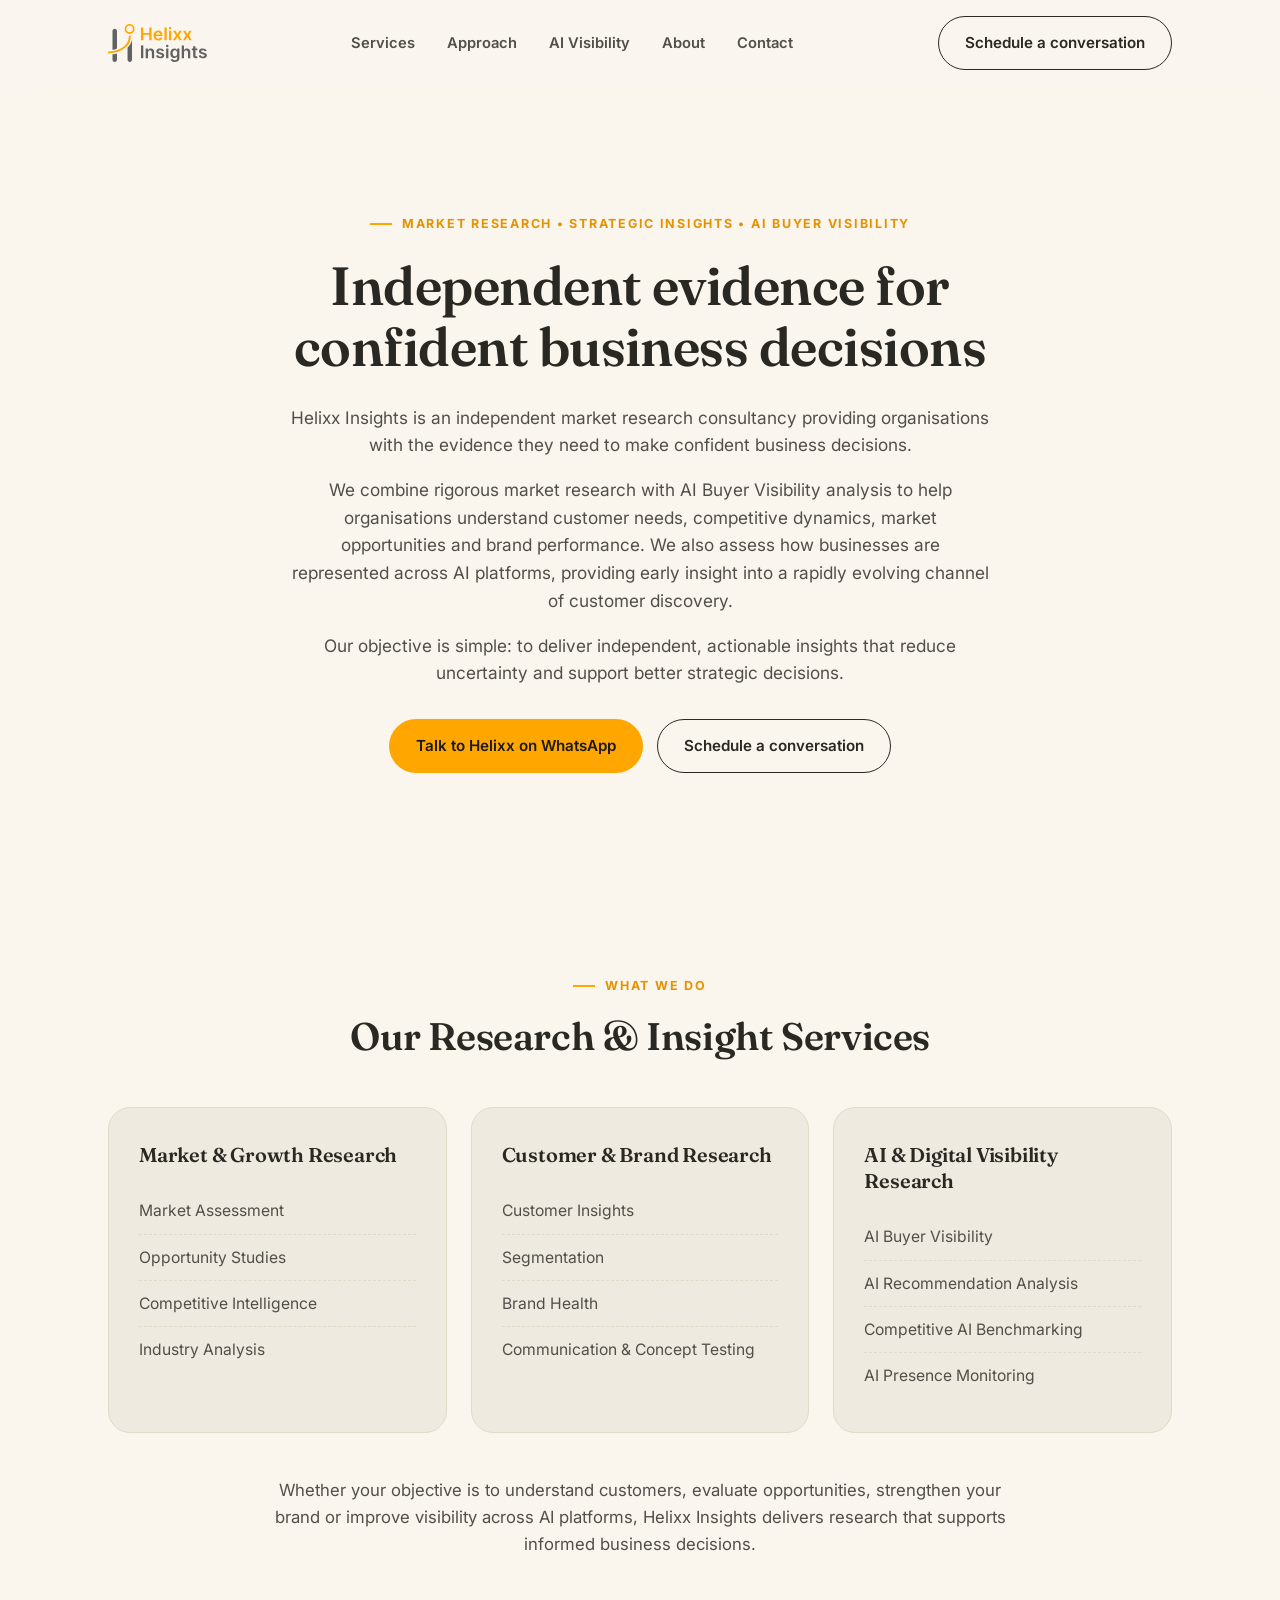
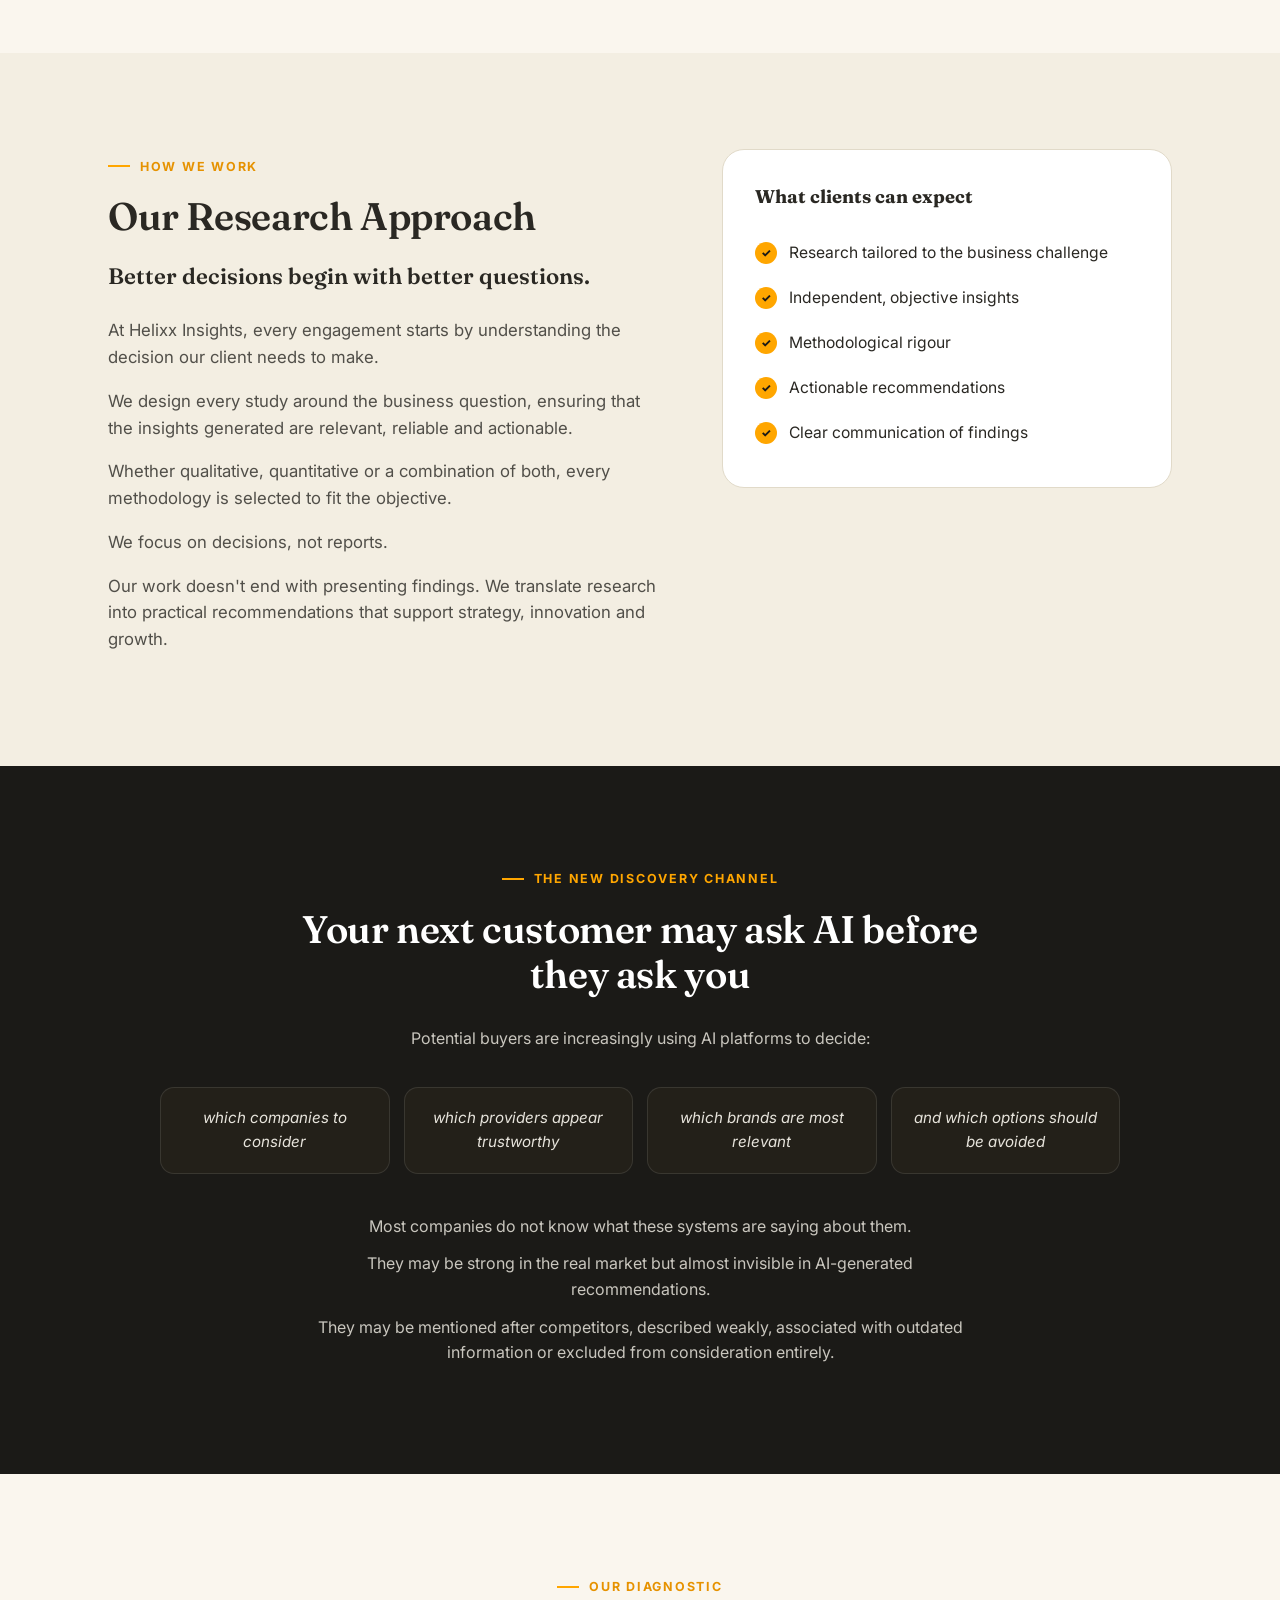
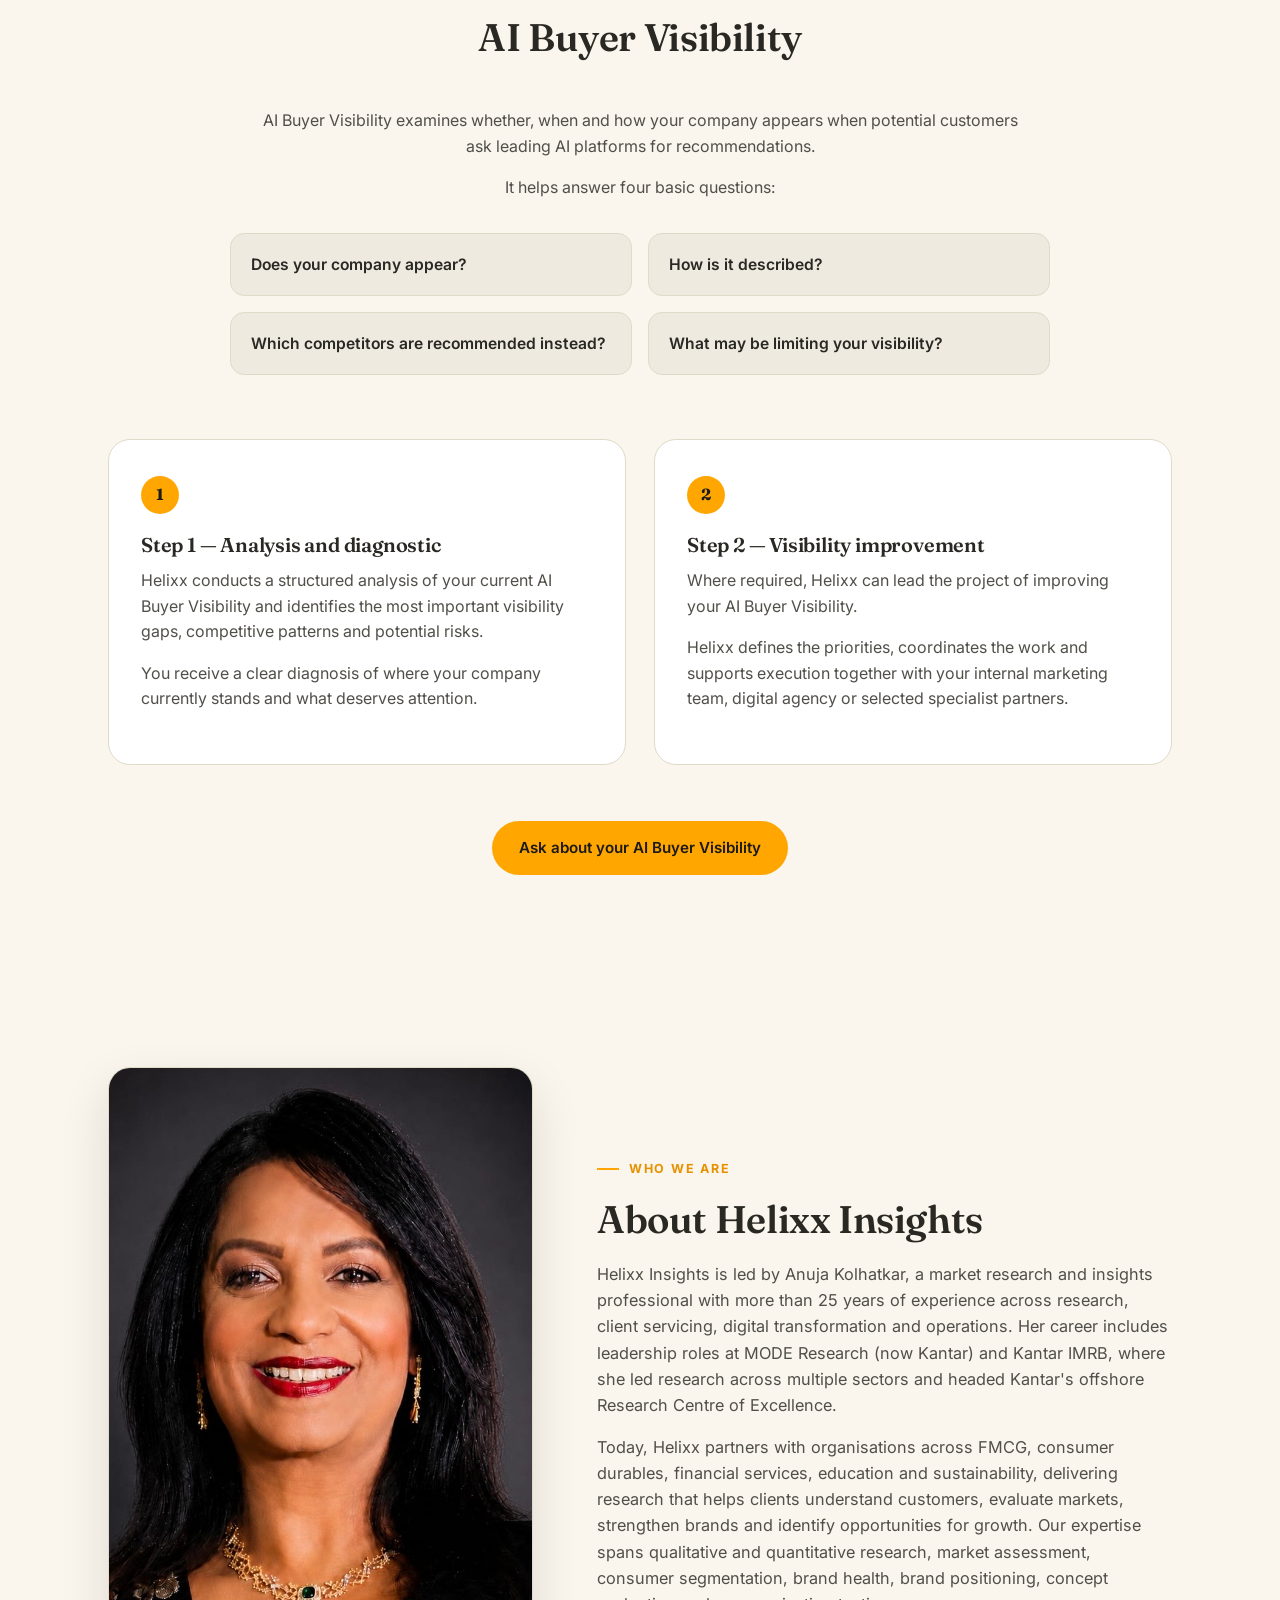
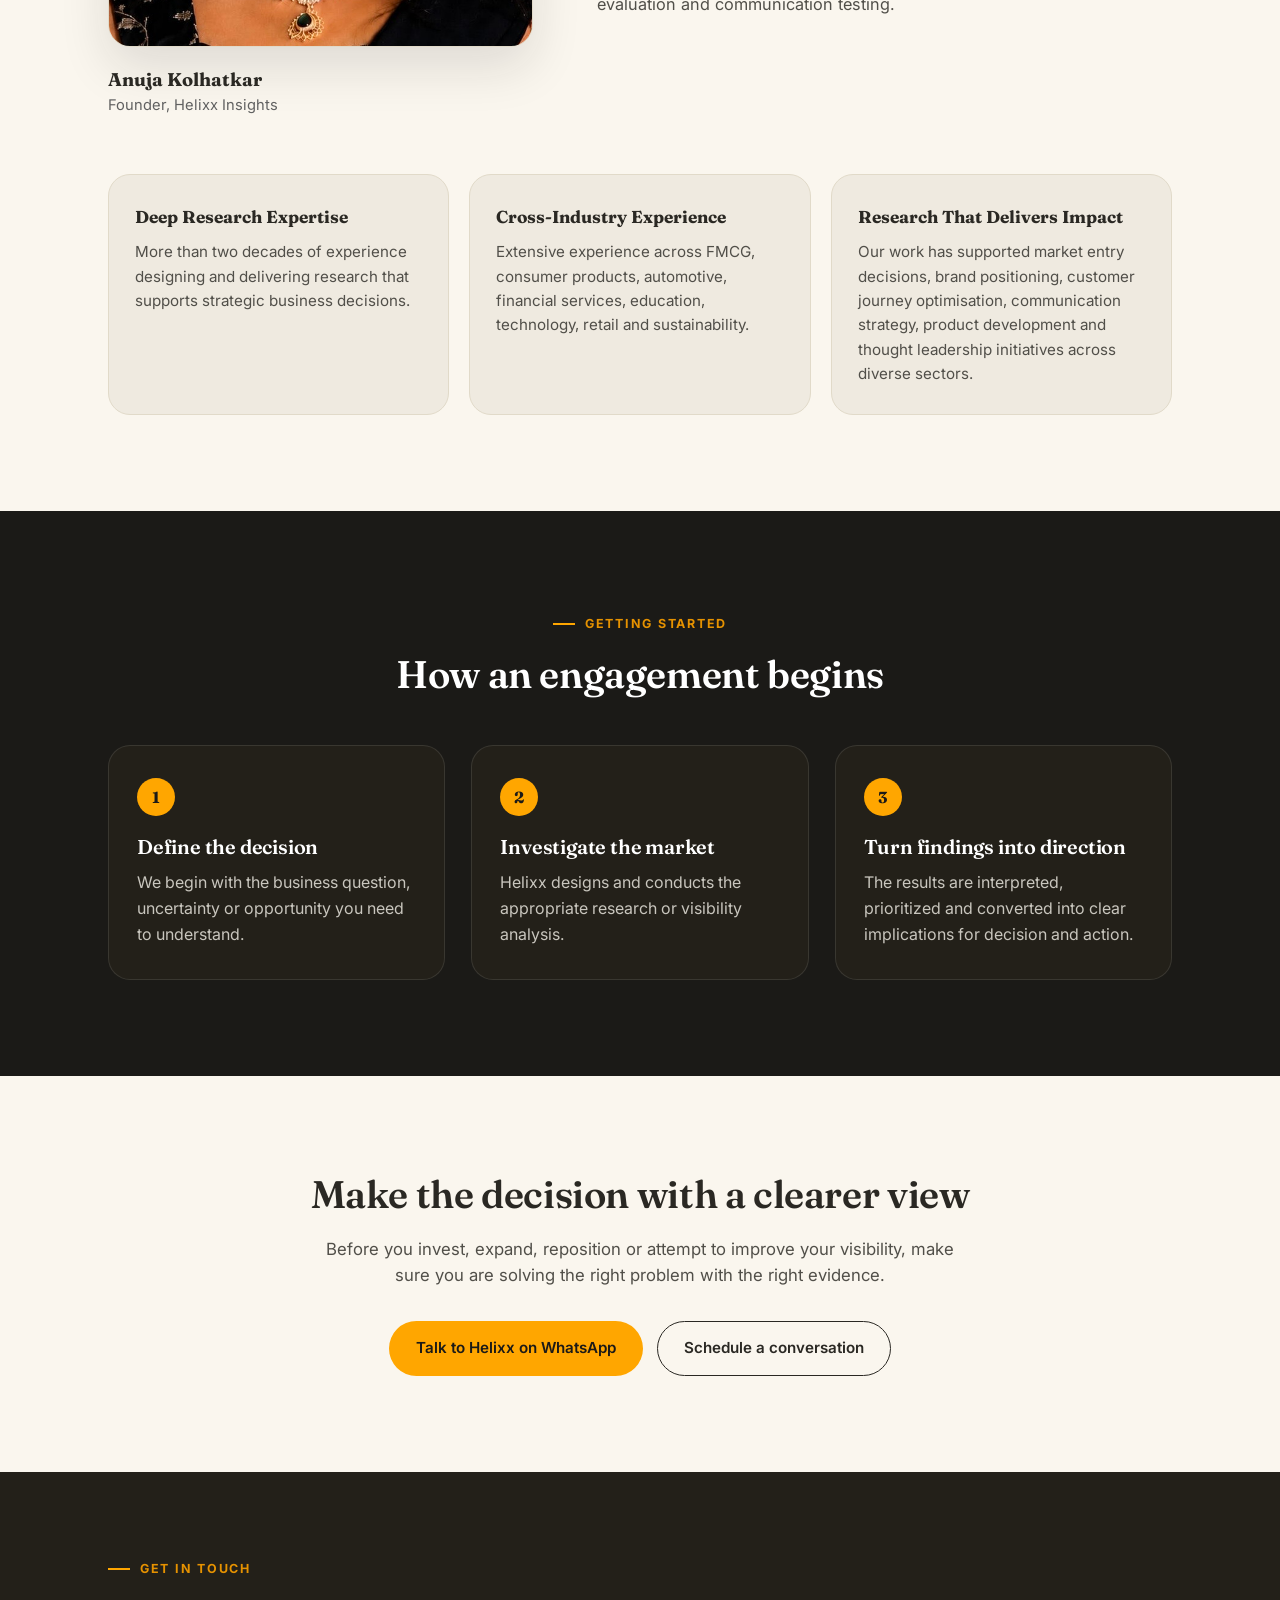
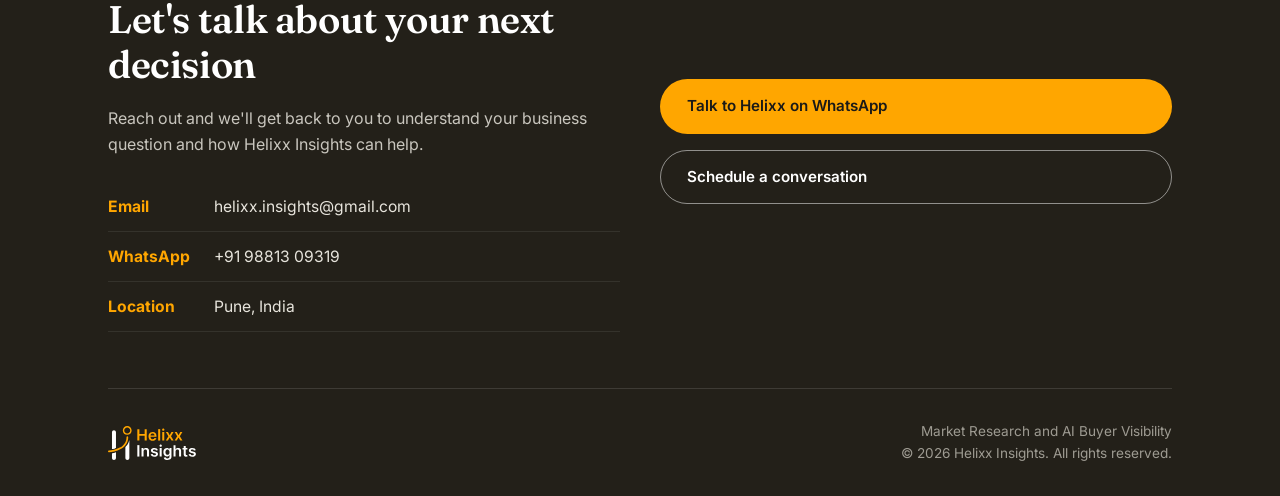
==== Helixx-Insights-Website.html @ 4aa741af "Add files via upload" ====
<!DOCTYPE html>
<html lang="en">
<head>
<meta charset="UTF-8">
<meta name="viewport" content="width=device-width, initial-scale=1.0">
<title>Helixx Insights — Market Research & AI Buyer Visibility</title>
<meta name="description" content="Helixx Insights is an independent market research consultancy providing organisations with the evidence they need to make confident business decisions.">
<link rel="icon" type="image/svg+xml" href="[data-uri]">
<link rel="preconnect" href="https://fonts.googleapis.com">
<link rel="preconnect" href="https://fonts.gstatic.com" crossorigin>
<link href="https://fonts.googleapis.com/css2?family=Fraunces:wght@500;600;700&family=Inter:wght@400;500;600;700&display=swap" rel="stylesheet">
<style>
/* ===== Helixx Insights — Site Styles ===== */

:root{
  --cream:#FAF6EE;
  --cream-2:#F3EEE2;
  --card:#EFEAE0;
  --dark:#1B1A17;
  --dark-2:#232019;
  --orange:#FFA600;
  --orange-deep:#E69200;
  --gray:#616161;
  --ink:#2A2823;
  --ink-soft:#514F49;
  --border:#E1DAC9;
  --white:#FFFFFF;
  --radius:14px;
  --radius-lg:22px;
  --maxw:1120px;
  --serif:'Fraunces', 'Playfair Display', Georgia, serif;
  --sans:'Inter', -apple-system, BlinkMacSystemFont, 'Segoe UI', sans-serif;
}

*{box-sizing:border-box;}
html{scroll-behavior:smooth;}
body{
  margin:0;
  font-family:var(--sans);
  color:var(--ink);
  background:var(--cream);
  line-height:1.6;
  -webkit-font-smoothing:antialiased;
}
img{max-width:100%;display:block;}
a{color:inherit;text-decoration:none;}
ul{margin:0;padding:0;list-style:none;}
.wrap{max-width:var(--maxw);margin:0 auto;padding:0 28px;}
section{position:relative;}

h1,h2,h3{
  font-family:var(--serif);
  font-weight:600;
  color:var(--ink);
  margin:0 0 .5em;
  letter-spacing:-0.01em;
}
h1{font-size:clamp(2.2rem,4.2vw,3.4rem);line-height:1.12;}
h2{font-size:clamp(1.7rem,3vw,2.5rem);line-height:1.18;}
h3{font-size:1.25rem;line-height:1.3;}
p{margin:0 0 1em;color:var(--ink-soft);}
.section-pad{padding:96px 0;}
@media (max-width:768px){.section-pad{padding:64px 0;}}

/* Eyebrow label */
.eyebrow{
  display:inline-flex;
  align-items:center;
  gap:10px;
  font-size:.78rem;
  font-weight:700;
  letter-spacing:.14em;
  text-transform:uppercase;
  color:var(--orange-deep);
  margin-bottom:18px;
}
.eyebrow::before{
  content:"";
  width:22px;height:2px;
  background:var(--orange);
  display:inline-block;
}
.eyebrow.center{justify-content:center;}
.section-head{max-width:720px;margin:0 auto 48px;text-align:center;}
.section-head.left{margin:0 0 48px;text-align:left;}

/* Buttons */
.btn{
  display:inline-flex;
  align-items:center;
  gap:8px;
  padding:14px 26px;
  border-radius:999px;
  font-weight:600;
  font-size:.95rem;
  cursor:pointer;
  border:1.5px solid transparent;
  transition:transform .15s ease, box-shadow .15s ease, background .15s ease, color .15s ease;
  white-space:nowrap;
}
.btn:hover{transform:translateY(-2px);}
.btn-primary{background:var(--orange);color:var(--dark);}
.btn-primary:hover{background:var(--orange-deep);box-shadow:0 8px 20px rgba(255,166,0,.35);}
.btn-outline{background:transparent;border-color:var(--ink);color:var(--ink);}
.btn-outline:hover{background:var(--ink);color:var(--white);}
.btn-outline-light{background:transparent;border-color:rgba(255,255,255,.5);color:var(--white);}
.btn-outline-light:hover{background:var(--white);color:var(--dark);}
.cta-row{display:flex;gap:14px;flex-wrap:wrap;margin-top:32px;}

/* ===== Header ===== */
.site-header{
  position:sticky;top:0;z-index:100;
  background:rgba(250,246,238,.9);
  backdrop-filter:blur(10px);
  border-bottom:1px solid transparent;
  transition:border-color .2s ease, box-shadow .2s ease;
}
.site-header.scrolled{
  border-color:var(--border);
  box-shadow:0 4px 20px rgba(0,0,0,.04);
}
.nav{
  display:flex;align-items:center;justify-content:space-between;
  padding:16px 28px;max-width:var(--maxw);margin:0 auto;
}
.nav-logo img{height:38px;width:auto;}
.nav-links{display:flex;align-items:center;gap:32px;}
.nav-links a{
  font-size:.92rem;font-weight:600;color:var(--ink-soft);
  transition:color .15s ease;
}
.nav-links a:hover{color:var(--orange-deep);}
.nav-cta{display:flex;align-items:center;gap:12px;}
.nav-toggle{display:none;background:none;border:none;cursor:pointer;padding:6px;}
.nav-toggle span{display:block;width:24px;height:2px;background:var(--ink);margin:5px 0;transition:.2s;}

@media (max-width:920px){
  .nav-links{
    position:fixed;top:70px;left:0;right:0;
    background:var(--cream);
    flex-direction:column;align-items:flex-start;
    padding:20px 28px;gap:18px;
    border-bottom:1px solid var(--border);
    transform:translateY(-130%);
    transition:transform .25s ease;
    z-index:99;
  }
  .nav-links.open{transform:translateY(0);}
  .nav-toggle{display:block;}
  .nav-cta .btn-outline{display:none;}
}

/* ===== Hero ===== */
.hero{padding:120px 0 100px;text-align:center;}
.hero .eyebrow{margin-bottom:22px;}
.hero h1{max-width:820px;margin-left:auto;margin-right:auto;}
.hero-lead{max-width:700px;margin:0 auto;}
.hero-lead p{font-size:1.08rem;}
.hero .cta-row{justify-content:center;}

/* ===== Services ===== */
.services-grid{
  display:grid;grid-template-columns:repeat(3,1fr);gap:24px;margin-bottom:44px;
}
@media (max-width:900px){.services-grid{grid-template-columns:1fr;}}
.service-card{
  background:var(--card);
  border:1px solid var(--border);
  border-radius:var(--radius-lg);
  padding:34px 30px;
}
.service-card h3{margin-bottom:20px;}
.service-card ul li{
  padding:10px 0;
  border-bottom:1px dashed var(--border);
  color:var(--ink-soft);
  font-size:.98rem;
}
.service-card ul li:last-child{border-bottom:none;}
.services-note{text-align:center;max-width:760px;margin:0 auto;font-size:1.05rem;color:var(--ink-soft);}

/* ===== Approach ===== */
.approach{background:var(--cream-2);}
.approach-grid{display:grid;grid-template-columns:1.1fr .9fr;gap:64px;align-items:start;}
@media (max-width:860px){.approach-grid{grid-template-columns:1fr;gap:40px;}}
.approach-text p{font-size:1.05rem;}
.approach-text p.lede{font-family:var(--serif);font-size:1.4rem;color:var(--ink);font-weight:600;}
.checklist{background:var(--white);border:1px solid var(--border);border-radius:var(--radius-lg);padding:32px;}
.checklist h4{font-family:var(--serif);font-size:1.15rem;margin:0 0 18px;}
.checklist li{
  display:flex;align-items:flex-start;gap:12px;
  padding:10px 0;font-size:.98rem;color:var(--ink);
}
.check-dot{
  flex:none;width:22px;height:22px;border-radius:50%;
  background:var(--orange);color:var(--dark);
  display:flex;align-items:center;justify-content:center;
  font-size:.72rem;font-weight:800;margin-top:2px;
}

/* ===== AI provocation section (dark) ===== */
.ai-provoke{
  background:var(--dark);color:var(--white);
  text-align:center;
}
.ai-provoke h2{color:var(--white);max-width:760px;margin:0 auto 28px;}
.ai-provoke .eyebrow{color:var(--orange);}
.ai-buyer-qs{
  display:grid;grid-template-columns:repeat(4,1fr);gap:14px;
  max-width:960px;margin:36px auto 40px;
}
@media (max-width:860px){.ai-buyer-qs{grid-template-columns:repeat(2,1fr);}}
.ai-buyer-qs li{
  background:var(--dark-2);border:1px solid rgba(255,255,255,.1);
  border-radius:var(--radius);padding:18px 16px;
  font-size:.95rem;color:#E7E4DC;font-style:italic;
}
.ai-provoke p{color:#C9C6BE;max-width:680px;margin:0 auto 12px;}

/* ===== AI Buyer Visibility (light) ===== */
.ai-visibility{padding-top:96px;}
.ai-lead{max-width:760px;margin:0 auto 20px;text-align:center;}
.ai-questions{
  display:grid;grid-template-columns:repeat(2,1fr);gap:16px;
  max-width:820px;margin:32px auto 64px;
}
@media (max-width:700px){.ai-questions{grid-template-columns:1fr;}}
.ai-questions li{
  background:var(--card);border:1px solid var(--border);
  border-radius:var(--radius);padding:18px 20px;font-weight:600;font-size:.98rem;
}
.steps{display:grid;grid-template-columns:1fr 1fr;gap:28px;}
@media (max-width:800px){.steps{grid-template-columns:1fr;}}
.step-card{
  background:var(--white);border:1px solid var(--border);
  border-radius:var(--radius-lg);padding:36px 32px;position:relative;
}
.step-num{
  width:38px;height:38px;border-radius:50%;background:var(--orange);
  color:var(--dark);font-family:var(--serif);font-weight:700;
  display:flex;align-items:center;justify-content:center;margin-bottom:18px;
}
.ai-cta{text-align:center;margin-top:56px;}

/* ===== About ===== */
.about-grid{
  display:grid;grid-template-columns:.85fr 1.15fr;gap:64px;align-items:center;
}
@media (max-width:860px){.about-grid{grid-template-columns:1fr;gap:36px;}}
.about-photo{
  border-radius:var(--radius-lg);overflow:hidden;
  border:1px solid var(--border);
  box-shadow:0 20px 50px rgba(27,26,23,.12);
}
.about-photo img{width:100%;height:auto;object-fit:cover;}
.about-name{font-family:var(--serif);font-weight:700;font-size:1.15rem;margin-top:18px;}
.about-role{color:var(--gray);font-size:.92rem;}
.about-text p{font-size:1.02rem;}
.differentiators{
  display:grid;grid-template-columns:repeat(3,1fr);gap:20px;margin-top:56px;
}
@media (max-width:860px){.differentiators{grid-template-columns:1fr;}}
.diff-card{
  background:var(--card);border:1px solid var(--border);
  border-radius:var(--radius-lg);padding:28px 26px;
}
.diff-card h4{font-family:var(--serif);font-size:1.08rem;margin:0 0 10px;}
.diff-card p{font-size:.95rem;margin:0;}

/* ===== Engagement process ===== */
.engagement{background:var(--dark);color:var(--white);}
.engagement h2{color:var(--white);}
.engage-grid{
  display:grid;grid-template-columns:repeat(3,1fr);gap:26px;margin-top:20px;
}
@media (max-width:860px){.engage-grid{grid-template-columns:1fr;}}
.engage-card{
  background:var(--dark-2);border:1px solid rgba(255,255,255,.1);
  border-radius:var(--radius-lg);padding:32px 28px;
}
.engage-card .step-num{background:var(--orange);}
.engage-card h3{color:var(--white);}
.engage-card p{color:#C9C6BE;margin:0;}

/* ===== Final CTA ===== */
.final-cta{text-align:center;}
.final-cta h2{max-width:760px;margin:0 auto 18px;}
.final-cta p{max-width:640px;margin:0 auto;font-size:1.05rem;}
.final-cta .cta-row{justify-content:center;}

/* ===== Contact / Footer ===== */
#contact{background:var(--dark-2);color:var(--white);padding:80px 0 0;}
.contact-inner{
  display:grid;grid-template-columns:1fr 1fr;gap:40px;
  border-bottom:1px solid rgba(255,255,255,.12);
  padding-bottom:56px;
}
@media (max-width:800px){.contact-inner{grid-template-columns:1fr;}}
.contact-info h2{color:var(--white);}
.contact-info p{color:#C9C6BE;}
.contact-list{margin-top:24px;}
.contact-list li{
  padding:12px 0;border-bottom:1px solid rgba(255,255,255,.08);
  display:flex;gap:10px;font-size:.98rem;color:#E7E4DC;
}
.contact-list li span.label{color:var(--orange);font-weight:700;min-width:96px;}
.contact-ctas{display:flex;flex-direction:column;gap:16px;justify-content:center;}
footer.site-footer{
  padding:32px 0;
  display:flex;align-items:center;justify-content:space-between;
  flex-wrap:wrap;gap:16px;
}
footer.site-footer img{height:34px;}
.footer-meta{color:#9E9B92;font-size:.85rem;text-align:right;}
.footer-meta p{margin:0;color:#9E9B92;}

@media (max-width:600px){
  footer.site-footer{flex-direction:column;text-align:center;}
  .footer-meta{text-align:center;}
}

</style>
</head>
<body>

<header class="site-header" id="siteHeader">
  <nav class="nav">
    <a href="#home" class="nav-logo"><img src="[data-uri]" alt="Helixx Insights"></a>
    <ul class="nav-links" id="navLinks">
      <li><a href="#services">Services</a></li>
      <li><a href="#approach">Approach</a></li>
      <li><a href="#ai-visibility">AI Visibility</a></li>
      <li><a href="#about">About</a></li>
      <li><a href="#contact">Contact</a></li>
    </ul>
    <div class="nav-cta">
      <a href="#contact" class="btn btn-outline">Schedule a conversation</a>
      <button class="nav-toggle" id="navToggle" aria-label="Toggle menu"><span></span><span></span><span></span></button>
    </div>
  </nav>
</header>

<main>
  <!-- HERO -->
  <section class="hero section-pad" id="home">
    <div class="wrap">
      <div class="eyebrow center">Market Research • Strategic Insights • AI Buyer Visibility</div>
      <h1>Independent evidence for confident business decisions</h1>
      <div class="hero-lead">
        <p>Helixx Insights is an independent market research consultancy providing organisations with the evidence they need to make confident business decisions.</p>
        <p>We combine rigorous market research with AI Buyer Visibility analysis to help organisations understand customer needs, competitive dynamics, market opportunities and brand performance. We also assess how businesses are represented across AI platforms, providing early insight into a rapidly evolving channel of customer discovery.</p>
        <p>Our objective is simple: to deliver independent, actionable insights that reduce uncertainty and support better strategic decisions.</p>
      </div>
      <div class="cta-row">
        <a href="https://wa.me/919881309319" target="_blank" rel="noopener" class="btn btn-primary">Talk to Helixx on WhatsApp</a>
        <a href="#contact" class="btn btn-outline">Schedule a conversation</a>
      </div>
    </div>
  </section>

  <!-- SERVICES -->
  <section class="section-pad" id="services">
    <div class="wrap">
      <div class="section-head">
        <div class="eyebrow center">What we do</div>
        <h2>Our Research &amp; Insight Services</h2>
      </div>
      <div class="services-grid">
        <div class="service-card">
          <h3>Market &amp; Growth Research</h3>
          <ul>
            <li>Market Assessment</li>
            <li>Opportunity Studies</li>
            <li>Competitive Intelligence</li>
            <li>Industry Analysis</li>
          </ul>
        </div>
        <div class="service-card">
          <h3>Customer &amp; Brand Research</h3>
          <ul>
            <li>Customer Insights</li>
            <li>Segmentation</li>
            <li>Brand Health</li>
            <li>Communication &amp; Concept Testing</li>
          </ul>
        </div>
        <div class="service-card">
          <h3>AI &amp; Digital Visibility Research</h3>
          <ul>
            <li>AI Buyer Visibility</li>
            <li>AI Recommendation Analysis</li>
            <li>Competitive AI Benchmarking</li>
            <li>AI Presence Monitoring</li>
          </ul>
        </div>
      </div>
      <p class="services-note">Whether your objective is to understand customers, evaluate opportunities, strengthen your brand or improve visibility across AI platforms, Helixx Insights delivers research that supports informed business decisions.</p>
    </div>
  </section>

  <!-- APPROACH -->
  <section class="approach section-pad" id="approach">
    <div class="wrap approach-grid">
      <div class="approach-text">
        <div class="eyebrow">How we work</div>
        <h2>Our Research Approach</h2>
        <p class="lede">Better decisions begin with better questions.</p>
        <p>At Helixx Insights, every engagement starts by understanding the decision our client needs to make.</p>
        <p>We design every study around the business question, ensuring that the insights generated are relevant, reliable and actionable.</p>
        <p>Whether qualitative, quantitative or a combination of both, every methodology is selected to fit the objective.</p>
        <p>We focus on decisions, not reports.</p>
        <p>Our work doesn't end with presenting findings. We translate research into practical recommendations that support strategy, innovation and growth.</p>
      </div>
      <div class="checklist">
        <h4>What clients can expect</h4>
        <ul>
          <li><span class="check-dot">✓</span> Research tailored to the business challenge</li>
          <li><span class="check-dot">✓</span> Independent, objective insights</li>
          <li><span class="check-dot">✓</span> Methodological rigour</li>
          <li><span class="check-dot">✓</span> Actionable recommendations</li>
          <li><span class="check-dot">✓</span> Clear communication of findings</li>
        </ul>
      </div>
    </div>
  </section>

  <!-- AI PROVOCATION -->
  <section class="ai-provoke section-pad">
    <div class="wrap">
      <div class="eyebrow center">The new discovery channel</div>
      <h2>Your next customer may ask AI before they ask you</h2>
      <p>Potential buyers are increasingly using AI platforms to decide:</p>
      <ul class="ai-buyer-qs">
        <li>which companies to consider</li>
        <li>which providers appear trustworthy</li>
        <li>which brands are most relevant</li>
        <li>and which options should be avoided</li>
      </ul>
      <p>Most companies do not know what these systems are saying about them.</p>
      <p>They may be strong in the real market but almost invisible in AI-generated recommendations.</p>
      <p>They may be mentioned after competitors, described weakly, associated with outdated information or excluded from consideration entirely.</p>
    </div>
  </section>

  <!-- AI BUYER VISIBILITY -->
  <section class="ai-visibility section-pad" id="ai-visibility">
    <div class="wrap">
      <div class="section-head">
        <div class="eyebrow center">Our diagnostic</div>
        <h2>AI Buyer Visibility</h2>
      </div>
      <div class="ai-lead">
        <p>AI Buyer Visibility examines whether, when and how your company appears when potential customers ask leading AI platforms for recommendations.</p>
        <p>It helps answer four basic questions:</p>
      </div>
      <ul class="ai-questions">
        <li>Does your company appear?</li>
        <li>How is it described?</li>
        <li>Which competitors are recommended instead?</li>
        <li>What may be limiting your visibility?</li>
      </ul>
      <div class="steps">
        <div class="step-card">
          <div class="step-num">1</div>
          <h3>Step 1 — Analysis and diagnostic</h3>
          <p>Helixx conducts a structured analysis of your current AI Buyer Visibility and identifies the most important visibility gaps, competitive patterns and potential risks.</p>
          <p>You receive a clear diagnosis of where your company currently stands and what deserves attention.</p>
        </div>
        <div class="step-card">
          <div class="step-num">2</div>
          <h3>Step 2 — Visibility improvement</h3>
          <p>Where required, Helixx can lead the project of improving your AI Buyer Visibility.</p>
          <p>Helixx defines the priorities, coordinates the work and supports execution together with your internal marketing team, digital agency or selected specialist partners.</p>
        </div>
      </div>
      <div class="ai-cta">
        <a href="#contact" class="btn btn-primary">Ask about your AI Buyer Visibility</a>
      </div>
    </div>
  </section>

  <!-- ABOUT -->
  <section class="section-pad" id="about">
    <div class="wrap">
      <div class="about-grid">
        <div>
          <div class="about-photo">
            <img src="[data-uri]" alt="Anuja Kolhatkar, Helixx Insights">
          </div>
          <div class="about-name">Anuja Kolhatkar</div>
          <div class="about-role">Founder, Helixx Insights</div>
        </div>
        <div class="about-text">
          <div class="eyebrow">Who we are</div>
          <h2>About Helixx Insights</h2>
          <p>Helixx Insights is led by Anuja Kolhatkar, a market research and insights professional with more than 25 years of experience across research, client servicing, digital transformation and operations. Her career includes leadership roles at MODE Research (now Kantar) and Kantar IMRB, where she led research across multiple sectors and headed Kantar's offshore Research Centre of Excellence.</p>
          <p>Today, Helixx partners with organisations across FMCG, consumer durables, financial services, education and sustainability, delivering research that helps clients understand customers, evaluate markets, strengthen brands and identify opportunities for growth. Our expertise spans qualitative and quantitative research, market assessment, consumer segmentation, brand health, brand positioning, concept evaluation and communication testing.</p>
        </div>
      </div>

      <div class="differentiators">
        <div class="diff-card">
          <h4>Deep Research Expertise</h4>
          <p>More than two decades of experience designing and delivering research that supports strategic business decisions.</p>
        </div>
        <div class="diff-card">
          <h4>Cross-Industry Experience</h4>
          <p>Extensive experience across FMCG, consumer products, automotive, financial services, education, technology, retail and sustainability.</p>
        </div>
        <div class="diff-card">
          <h4>Research That Delivers Impact</h4>
          <p>Our work has supported market entry decisions, brand positioning, customer journey optimisation, communication strategy, product development and thought leadership initiatives across diverse sectors.</p>
        </div>
      </div>
    </div>
  </section>

  <!-- ENGAGEMENT -->
  <section class="engagement section-pad">
    <div class="wrap">
      <div class="section-head">
        <div class="eyebrow center">Getting started</div>
        <h2>How an engagement begins</h2>
      </div>
      <div class="engage-grid">
        <div class="engage-card">
          <div class="step-num">1</div>
          <h3>Define the decision</h3>
          <p>We begin with the business question, uncertainty or opportunity you need to understand.</p>
        </div>
        <div class="engage-card">
          <div class="step-num">2</div>
          <h3>Investigate the market</h3>
          <p>Helixx designs and conducts the appropriate research or visibility analysis.</p>
        </div>
        <div class="engage-card">
          <div class="step-num">3</div>
          <h3>Turn findings into direction</h3>
          <p>The results are interpreted, prioritized and converted into clear implications for decision and action.</p>
        </div>
      </div>
    </div>
  </section>

  <!-- FINAL CTA -->
  <section class="section-pad final-cta">
    <div class="wrap">
      <h2>Make the decision with a clearer view</h2>
      <p>Before you invest, expand, reposition or attempt to improve your visibility, make sure you are solving the right problem with the right evidence.</p>
      <div class="cta-row">
        <a href="https://wa.me/919881309319" target="_blank" rel="noopener" class="btn btn-primary">Talk to Helixx on WhatsApp</a>
        <a href="#contact" class="btn btn-outline">Schedule a conversation</a>
      </div>
    </div>
  </section>
</main>

<!-- CONTACT / FOOTER -->
<section id="contact">
  <div class="wrap">
    <div class="contact-inner">
      <div class="contact-info">
        <div class="eyebrow">Get in touch</div>
        <h2>Let's talk about your next decision</h2>
        <p>Reach out and we'll get back to you to understand your business question and how Helixx Insights can help.</p>
        <ul class="contact-list">
          <li><span class="label">Email</span> helixx.insights@gmail.com</li>
          <li><span class="label">WhatsApp</span> +91 98813 09319</li>
          <li><span class="label">Location</span> Pune, India</li>
        </ul>
      </div>
      <div class="contact-ctas">
        <a href="https://wa.me/919881309319" target="_blank" rel="noopener" class="btn btn-primary">Talk to Helixx on WhatsApp</a>
        <a href="mailto:helixx.insights@gmail.com" class="btn btn-outline-light">Schedule a conversation</a>
      </div>
    </div>
    <footer class="site-footer">
      <img src="[data-uri]" alt="Helixx Insights">
      <div class="footer-meta">
        <p>Market Research and AI Buyer Visibility</p>
        <p>© 2026 Helixx Insights. All rights reserved.</p>
      </div>
    </footer>
  </div>
</section>

<script>
// Sticky header shadow on scroll
const header = document.getElementById('siteHeader');
const onScroll = () => {
  if (window.scrollY > 8) header.classList.add('scrolled');
  else header.classList.remove('scrolled');
};
window.addEventListener('scroll', onScroll);
onScroll();

// Mobile nav toggle
const navToggle = document.getElementById('navToggle');
const navLinks = document.getElementById('navLinks');
navToggle.addEventListener('click', () => {
  navLinks.classList.toggle('open');
});
navLinks.querySelectorAll('a').forEach(link => {
  link.addEventListener('click', () => navLinks.classList.remove('open'));
});

</script>
</body>
</html>
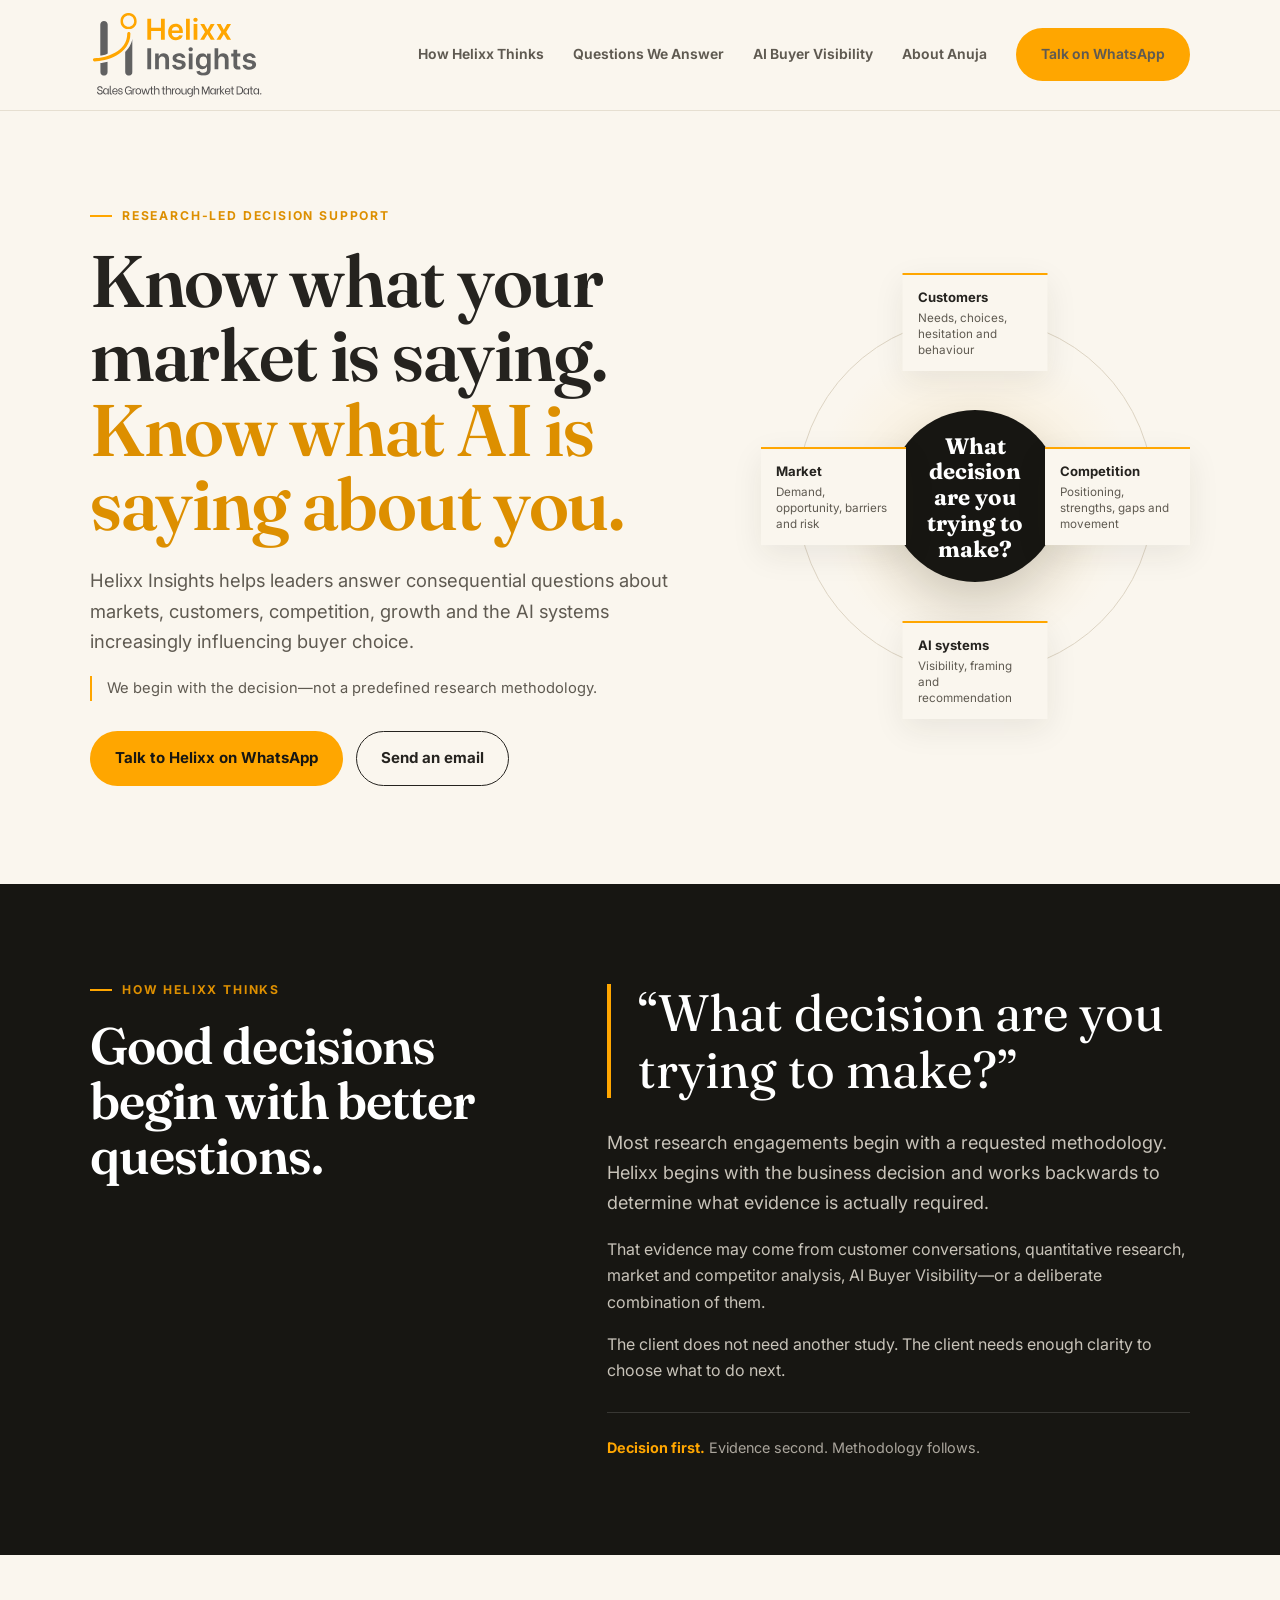
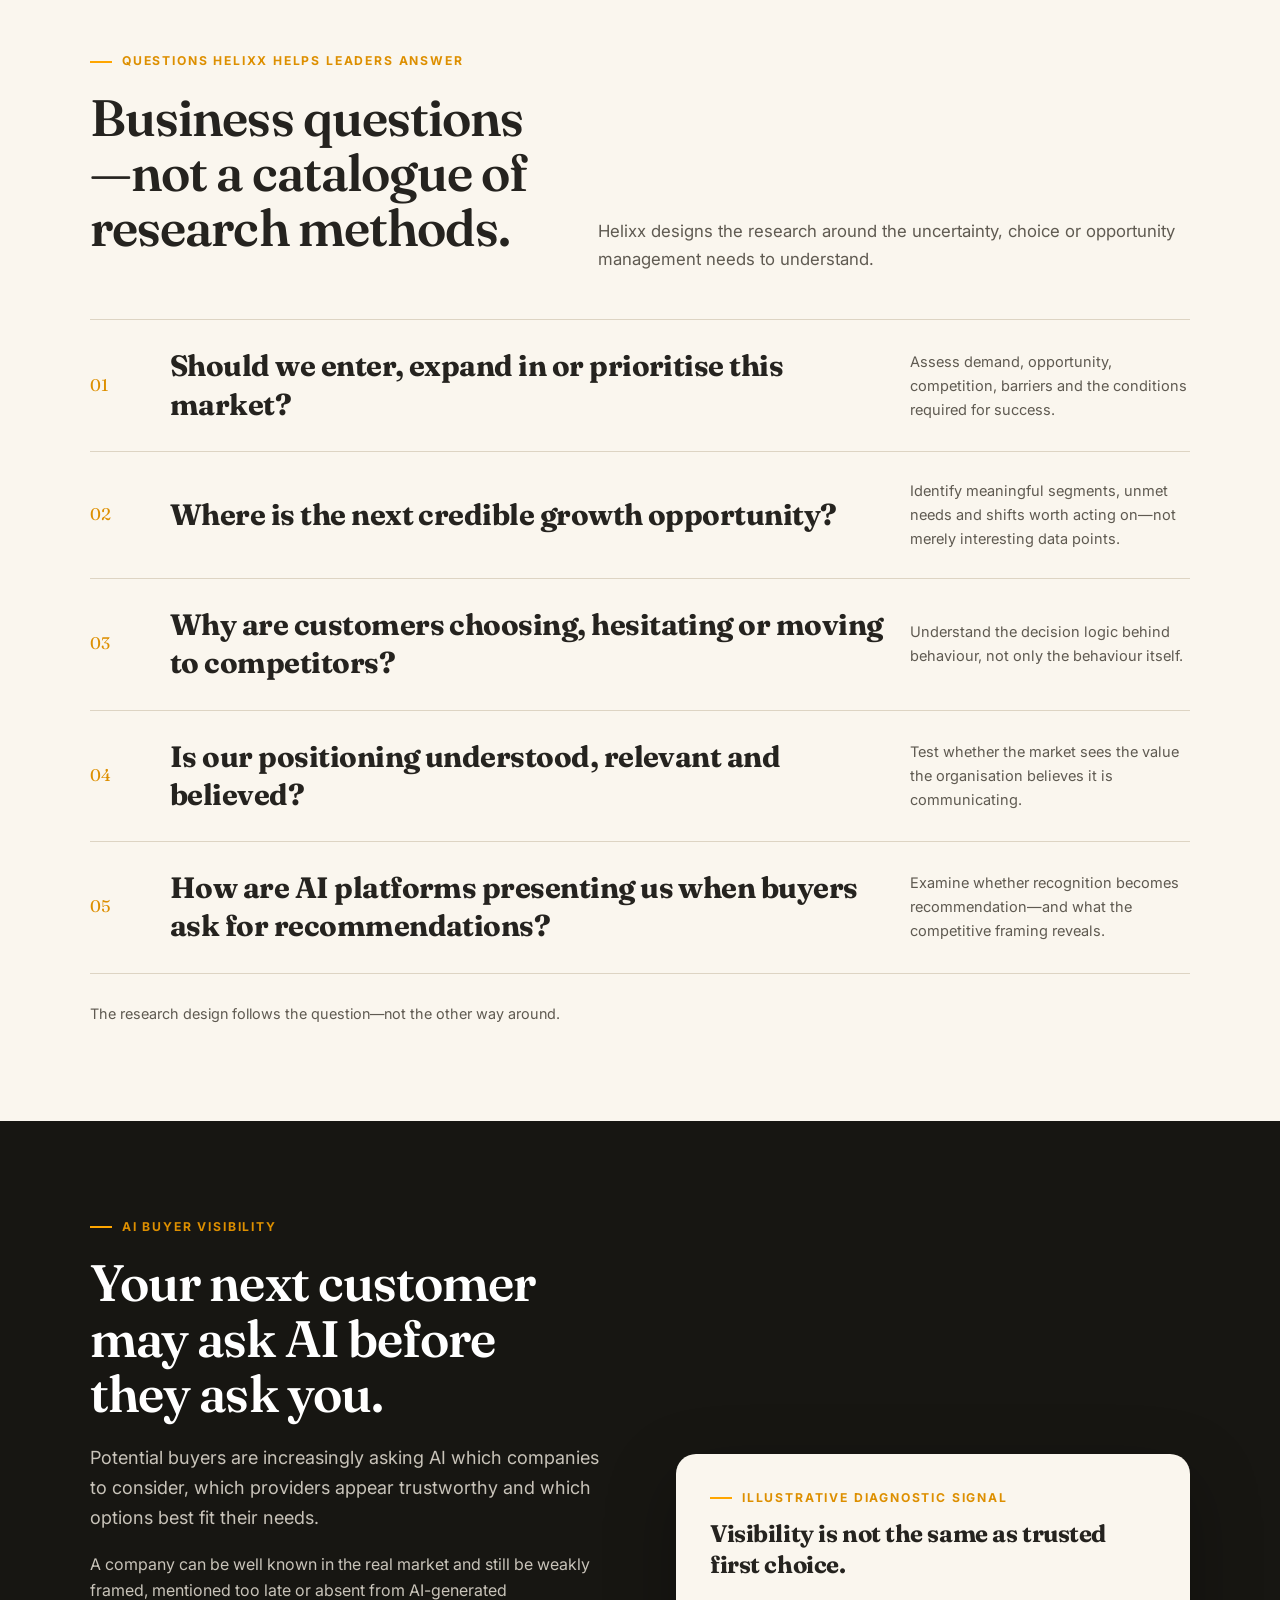
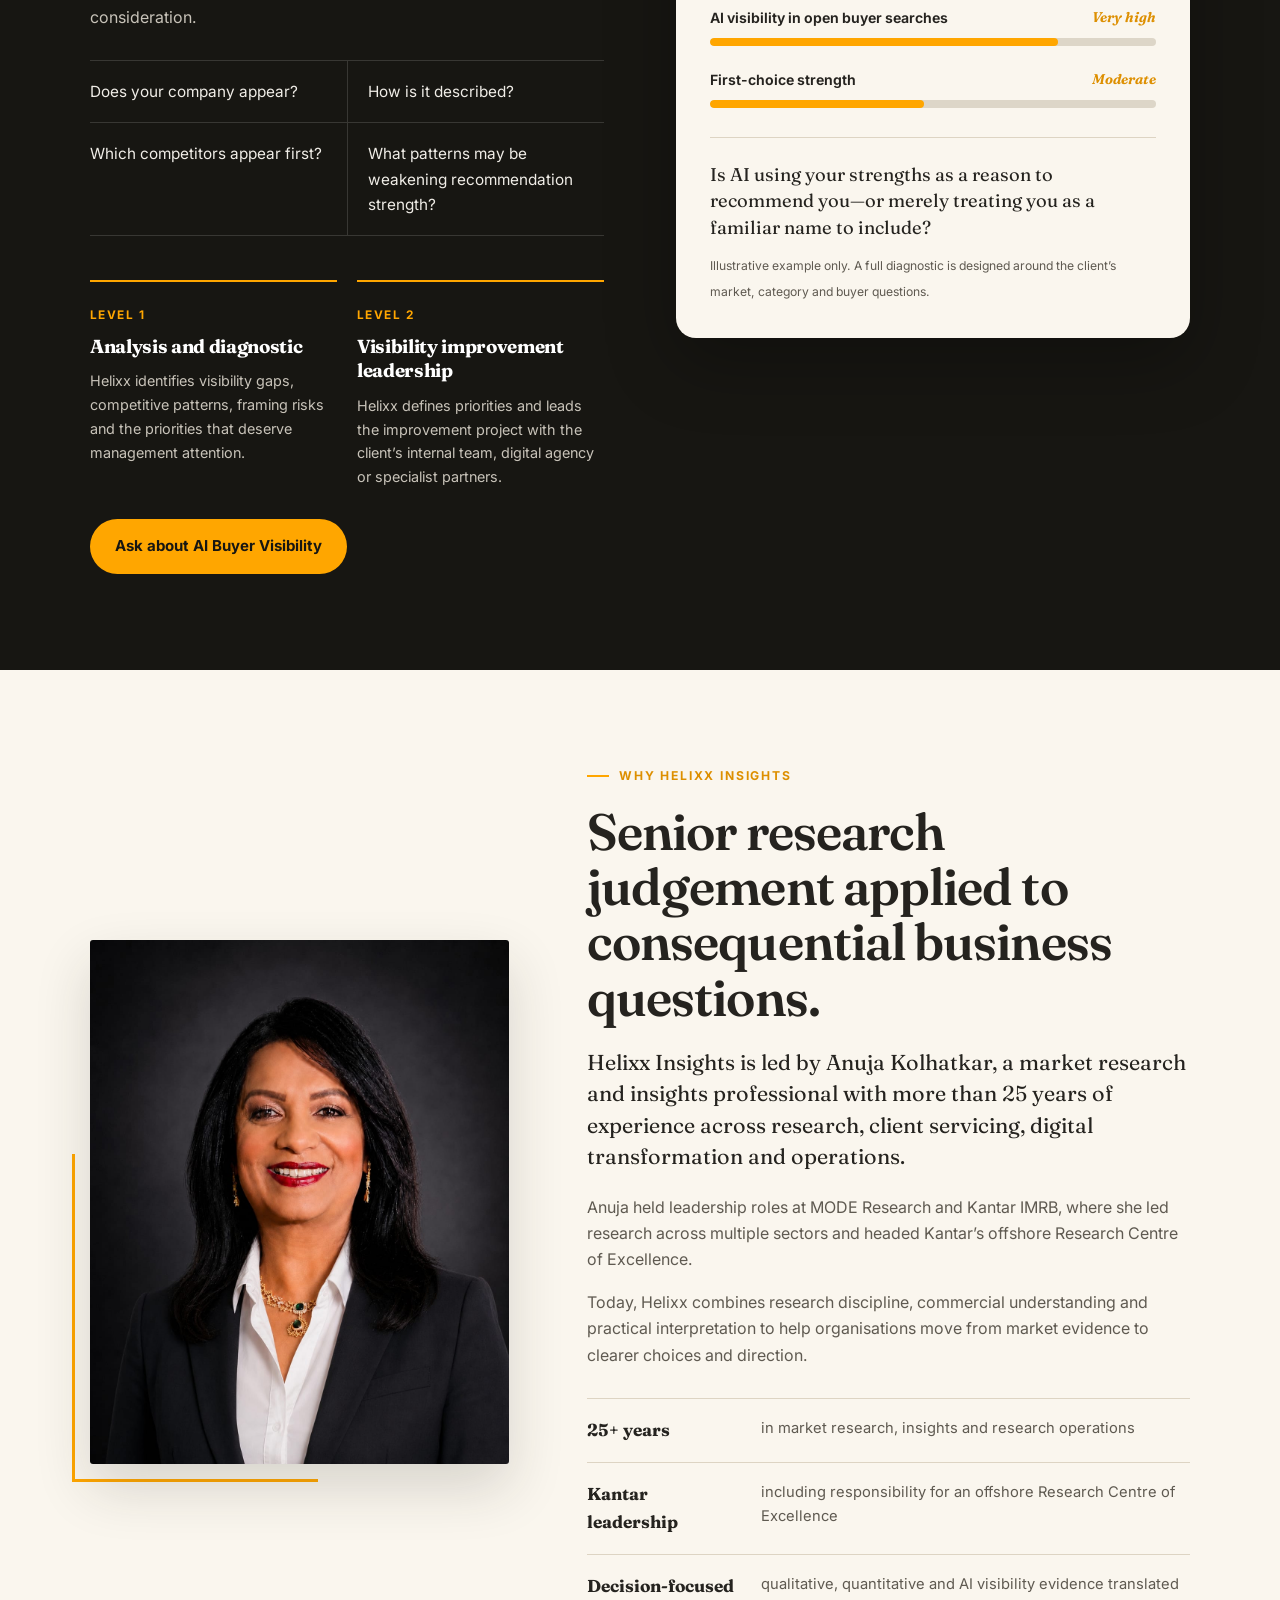
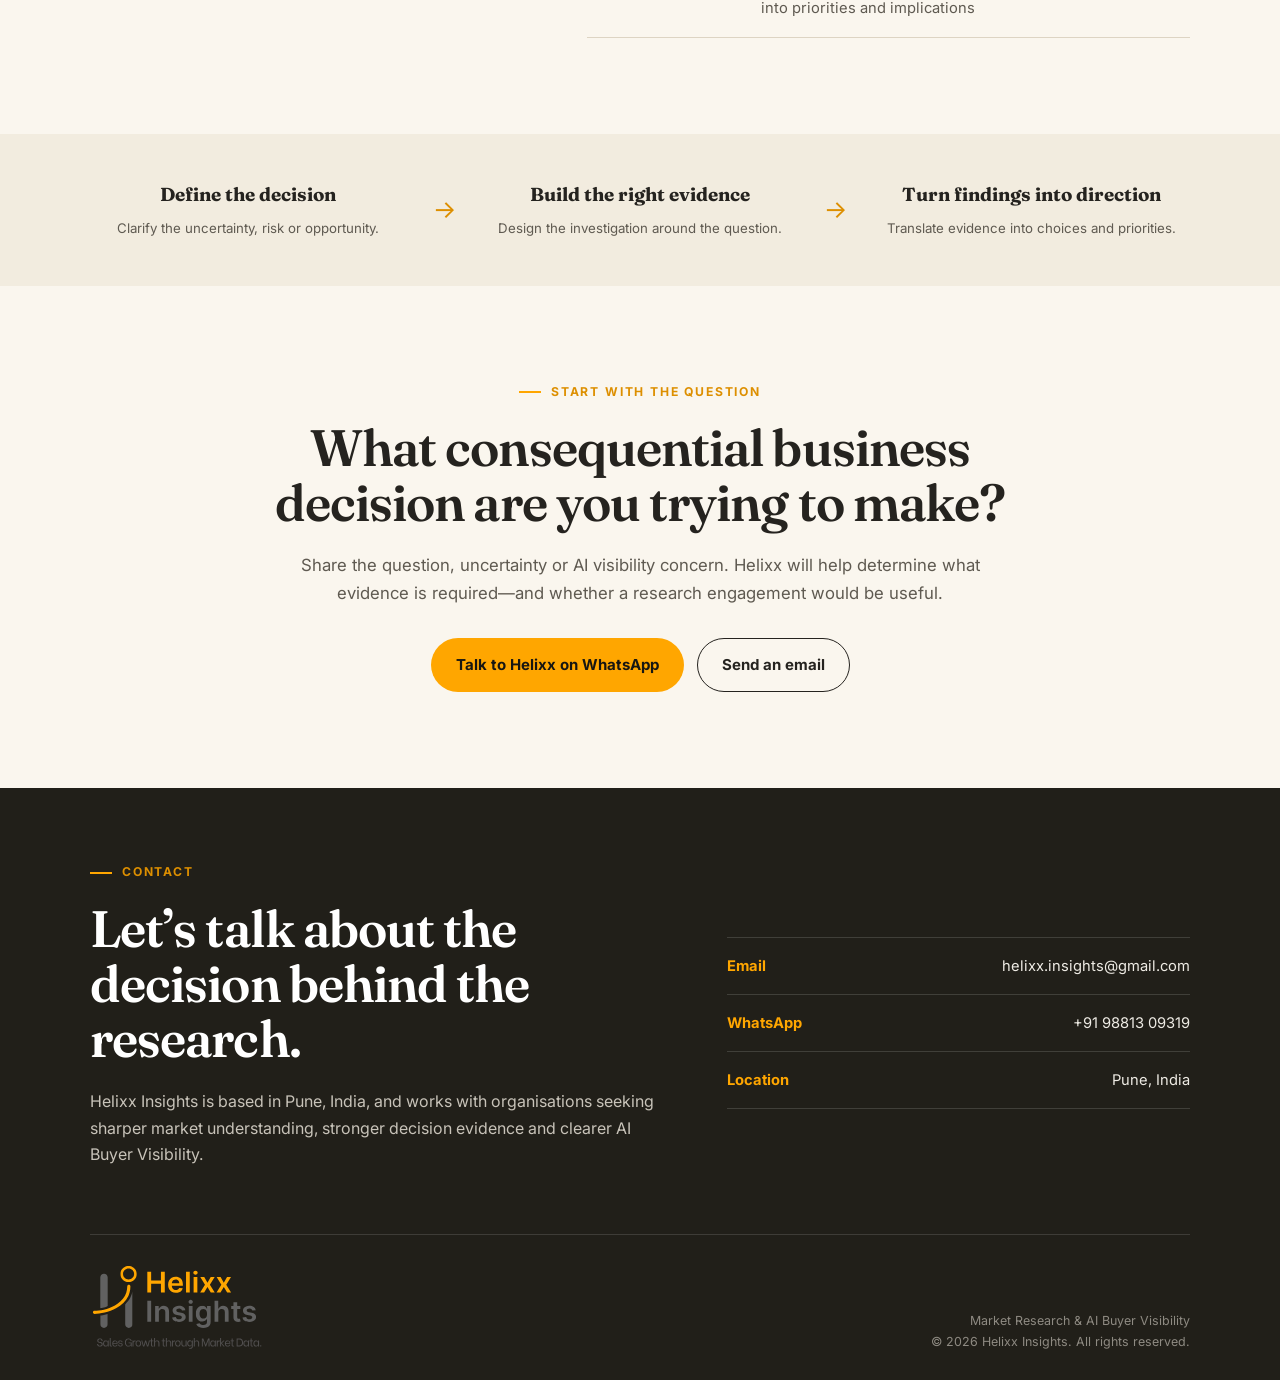
==== commit 14b40c10: "Update print statement from 'Hello' to 'Goodbye'" ====
--- a/Helixx-Insights-Website.html
+++ b/Helixx-Insights-Website.html
@@ -1,609 +1,565 @@
 <!DOCTYPE html>
+
 <html lang="en">
 <head>
-<meta charset="UTF-8">
-<meta name="viewport" content="width=device-width, initial-scale=1.0">
-<title>Helixx Insights — Market Research & AI Buyer Visibility</title>
-<meta name="description" content="Helixx Insights is an independent market research consultancy providing organisations with the evidence they need to make confident business decisions.">
-<link rel="icon" type="image/svg+xml" href="[data-uri]">
-<link rel="preconnect" href="https://fonts.googleapis.com">
-<link rel="preconnect" href="https://fonts.gstatic.com" crossorigin>
-<link href="https://fonts.googleapis.com/css2?family=Fraunces:wght@500;600;700&family=Inter:wght@400;500;600;700&display=swap" rel="stylesheet">
+<meta charset="utf-8"/>
+<meta content="width=device-width, initial-scale=1, viewport-fit=cover" name="viewport"/>
+<title>Helixx Insights — Market Research &amp; AI Buyer Visibility</title>
+<meta content="Helixx Insights helps leaders answer consequential business questions through market research, competitive intelligence and AI Buyer Visibility." name="description"/>
+<meta content="#171612" name="theme-color"/>
+<link href="[data-uri]" rel="icon" type="image/svg+xml"/>
+<link href="https://fonts.googleapis.com" rel="preconnect"/>
+<link crossorigin="" href="https://fonts.gstatic.com" rel="preconnect"/>
+<link href="https://fonts.googleapis.com/css2?family=Fraunces:opsz,wght@9..144,500;9..144,600;9..144,700&amp;family=Inter:wght@400;500;600;700&amp;display=swap" rel="stylesheet"/>
 <style>
-/* ===== Helixx Insights — Site Styles ===== */
-
-:root{
-  --cream:#FAF6EE;
-  --cream-2:#F3EEE2;
-  --card:#EFEAE0;
-  --dark:#1B1A17;
-  --dark-2:#232019;
-  --orange:#FFA600;
-  --orange-deep:#E69200;
-  --gray:#616161;
-  --ink:#2A2823;
-  --ink-soft:#514F49;
-  --border:#E1DAC9;
-  --white:#FFFFFF;
-  --radius:14px;
-  --radius-lg:22px;
-  --maxw:1120px;
-  --serif:'Fraunces', 'Playfair Display', Georgia, serif;
-  --sans:'Inter', -apple-system, BlinkMacSystemFont, 'Segoe UI', sans-serif;
-}
-
-*{box-sizing:border-box;}
-html{scroll-behavior:smooth;}
+    :root{
+      --cream:#faf6ee;
+      --cream-2:#f2ecdf;
+      --ink:#25231f;
+      --ink-soft:#5f5a51;
+      --dark:#171612;
+      --dark-2:#211f19;
+      --orange:#ffa600;
+      --orange-deep:#dd8f00;
+      --line:#ddd4c3;
+      --white:#fff;
+      --max:1160px;
+      --serif:'Fraunces',Georgia,serif;
+      --sans:'Inter',Arial,sans-serif;
+    }
+    *{box-sizing:border-box}
+    html{scroll-behavior:smooth}
+    body{margin:0;background:var(--cream);color:var(--ink);font-family:var(--sans);line-height:1.65;-webkit-font-smoothing:antialiased}
+    img{display:block;max-width:100%}
+    a{color:inherit;text-decoration:none}
+    button{font:inherit}
+    .wrap{max-width:var(--max);margin:0 auto;padding:0 30px}
+    .section{padding:96px 0}
+    .eyebrow{display:flex;align-items:center;gap:10px;color:var(--orange-deep);font-size:.76rem;font-weight:700;letter-spacing:.15em;text-transform:uppercase;margin-bottom:18px}
+    .eyebrow:before{content:'';width:22px;height:2px;background:var(--orange)}
+    h1,h2,h3,p{margin-top:0}
+    h1,h2,h3{font-family:var(--serif);letter-spacing:-.018em}
+    h1{font-size:clamp(2.65rem,5.7vw,5.25rem);line-height:1.02;margin-bottom:24px;font-weight:600}
+    h2{font-size:clamp(2rem,4vw,3.55rem);line-height:1.08;margin-bottom:22px;font-weight:600}
+    h3{font-size:1.35rem;line-height:1.3;margin-bottom:10px}
+    p{color:var(--ink-soft);margin-bottom:1em}
+    .lead{font-size:1.13rem;max-width:690px}
+    .btn{display:inline-flex;align-items:center;justify-content:center;gap:9px;padding:14px 24px;border-radius:999px;font-size:.94rem;font-weight:700;border:1.5px solid transparent;transition:.18s ease}
+    .btn:hover{transform:translateY(-2px)}
+    .btn-primary{background:var(--orange);color:var(--dark)}
+    .btn-primary:hover{background:var(--orange-deep);box-shadow:0 12px 28px rgba(255,166,0,.28)}
+    .btn-outline{border-color:var(--ink);color:var(--ink)}
+    .btn-outline:hover{background:var(--ink);color:var(--white)}
+    .btn-light{border-color:rgba(255,255,255,.45);color:var(--white)}
+    .btn-light:hover{background:var(--white);color:var(--dark)}
+    .cta-row{display:flex;gap:13px;flex-wrap:wrap;margin-top:30px}
+
+    /* Header */
+    .site-header{position:sticky;top:0;z-index:100;background:rgba(250,246,238,.93);backdrop-filter:blur(12px);border-bottom:1px solid rgba(221,212,195,.7)}
+    .nav{min-height:84px;display:flex;align-items:center;justify-content:space-between;gap:28px}
+    .brand{display:flex;flex-direction:column;align-items:flex-start;line-height:1}
+    .brand img{width:148px;height:auto}
+    .brand-tagline{font-size:.64rem;letter-spacing:.07em;color:var(--ink-soft);margin-top:5px;font-weight:600;white-space:nowrap}
+    .nav-links{display:flex;align-items:center;gap:29px}
+    .nav-links a{font-size:.87rem;font-weight:650;color:var(--ink-soft)}
+    .nav-links a:hover{color:var(--orange-deep)}
+    .menu-btn{display:none;border:0;background:transparent;padding:8px;cursor:pointer}
+    .menu-btn span{display:block;width:24px;height:2px;background:var(--ink);margin:5px 0}
+
+    /* Hero */
+    .hero{padding:95px 0 98px}
+    .hero-grid{display:grid;grid-template-columns:1.16fr .84fr;gap:78px;align-items:center}
+    .hero h1 em{font-style:normal;color:var(--orange-deep)}
+    .hero-copy .lead{font-size:1.15rem}
+    .hero-note{font-size:.92rem;margin-top:20px;padding-left:15px;border-left:2px solid var(--orange);max-width:620px}
+    .decision-map{position:relative;min-height:470px;display:grid;place-items:center}
+    .decision-map:before{content:'';position:absolute;width:355px;height:355px;border-radius:50%;border:1px solid var(--line);background:radial-gradient(circle at center,rgba(255,166,0,.11),rgba(255,166,0,0) 64%)}
+    .decision-core{position:relative;z-index:3;width:172px;height:172px;border-radius:50%;background:var(--dark);color:var(--white);display:grid;place-items:center;text-align:center;padding:24px;box-shadow:0 22px 50px rgba(23,22,18,.18)}
+    .decision-core strong{font-family:var(--serif);font-size:1.4rem;line-height:1.15}
+    .decision-node{position:absolute;z-index:4;background:var(--cream);border-top:2px solid var(--orange);padding:12px 15px;width:145px;box-shadow:0 10px 30px rgba(37,35,31,.08)}
+    .decision-node strong{font-size:.82rem;display:block;margin-bottom:3px}
+    .decision-node span{font-size:.73rem;color:var(--ink-soft);line-height:1.35;display:block}
+    .node-1{top:12px;left:50%;transform:translateX(-50%)}
+    .node-2{right:0;top:50%;transform:translateY(-50%)}
+    .node-3{bottom:12px;left:50%;transform:translateX(-50%)}
+    .node-4{left:0;top:50%;transform:translateY(-50%)}
+
+    /* How Helixx thinks */
+    .thinking{background:var(--dark);color:var(--white)}
+    .thinking-grid{display:grid;grid-template-columns:.85fr 1.15fr;gap:86px;align-items:start}
+    .thinking h2,.thinking h3{color:var(--white)}
+    .thinking p{color:#c8c3b9}
+    .thinking-question{font-family:var(--serif);font-size:clamp(2rem,4vw,3.45rem);line-height:1.12;color:var(--white);padding-left:27px;border-left:4px solid var(--orange);margin:4px 0 30px}
+    .evidence-line{margin-top:28px;padding-top:23px;border-top:1px solid rgba(255,255,255,.14);font-size:.9rem;color:#aaa59c}
+    .evidence-line strong{color:var(--orange);font-weight:700}
+
+    /* Questions */
+    .questions-head{display:grid;grid-template-columns:.85fr 1.15fr;gap:70px;align-items:end;margin-bottom:42px}
+    .questions-head p{font-size:1.05rem;margin-bottom:4px}
+    .question-list{border-top:1px solid var(--line)}
+    .question-row{display:grid;grid-template-columns:56px 1fr 280px;gap:24px;align-items:center;padding:27px 0;border-bottom:1px solid var(--line)}
+    .question-num{font-family:var(--serif);font-size:1.05rem;color:var(--orange-deep)}
+    .question-row h3{font-size:clamp(1.35rem,2.3vw,2rem);margin:0}
+    .question-row p{font-size:.91rem;margin:0}
+    .method-note{margin-top:28px;font-size:.9rem;color:var(--ink-soft)}
+
+    /* AI section */
+    .ai{background:var(--dark);color:var(--white);overflow:hidden}
+    .ai-grid{display:grid;grid-template-columns:1fr 1fr;gap:72px;align-items:center}
+    .ai h2,.ai h3{color:var(--white)}
+    .ai p{color:#c8c3b9}
+    .ai-questions{display:grid;grid-template-columns:1fr 1fr;gap:0;margin:30px 0;border-top:1px solid rgba(255,255,255,.14)}
+    .ai-q{padding:18px 0;border-bottom:1px solid rgba(255,255,255,.14);font-size:.96rem;color:#f0ede7}
+    .ai-q:nth-child(odd){padding-right:20px}
+    .ai-q:nth-child(even){padding-left:20px;border-left:1px solid rgba(255,255,255,.14)}
+    .signal{background:var(--cream);color:var(--ink);padding:34px;border-radius:20px;box-shadow:0 24px 70px rgba(0,0,0,.28)}
+    .signal .eyebrow{margin-bottom:10px}
+    .signal h3{color:var(--ink);font-size:1.5rem;margin-bottom:26px}
+    .metric{margin-bottom:22px}
+    .metric-line{display:flex;justify-content:space-between;gap:15px;font-size:.88rem;font-weight:650;margin-bottom:9px}
+    .metric-line em{font-family:var(--serif);color:var(--orange-deep);font-style:italic}
+    .track{height:8px;background:#ddd6c8;border-radius:999px;overflow:hidden}
+    .fill{height:100%;background:var(--orange);border-radius:999px}
+    .signal-quote{font-family:var(--serif);font-size:1.15rem;line-height:1.42;margin:29px 0 10px;padding-top:24px;border-top:1px solid var(--line);color:var(--ink)}
+    .signal small{color:var(--ink-soft);font-size:.76rem}
+    .service-levels{display:grid;grid-template-columns:1fr 1fr;gap:20px;margin-top:44px}
+    .service-level{padding-top:18px;border-top:2px solid var(--orange)}
+    .service-level span{font-size:.74rem;color:var(--orange);font-weight:700;letter-spacing:.12em;text-transform:uppercase}
+    .service-level h3{font-size:1.18rem;margin-top:8px}
+    .service-level p{font-size:.9rem;margin-bottom:0}
+
+    /* About */
+    .about-grid{display:grid;grid-template-columns:.82fr 1.18fr;gap:78px;align-items:center}
+    .portrait-wrap{position:relative}
+    .portrait-wrap:after{content:'';position:absolute;left:-18px;bottom:-18px;width:58%;height:62%;border-left:3px solid var(--orange);border-bottom:3px solid var(--orange);z-index:0}
+    .portrait{position:relative;z-index:1;border-radius:3px;overflow:hidden;box-shadow:0 24px 55px rgba(37,35,31,.16)}
+    .portrait img{width:100%;aspect-ratio:4/5;object-fit:cover;object-position:center 22%}
+    .about-copy .lead{font-family:var(--serif);font-size:1.35rem;color:var(--ink);line-height:1.45}
+    .credential-list{margin-top:30px;border-top:1px solid var(--line)}
+    .credential{display:grid;grid-template-columns:150px 1fr;gap:24px;padding:17px 0;border-bottom:1px solid var(--line)}
+    .credential strong{font-family:var(--serif);font-size:1.08rem}
+    .credential span{color:var(--ink-soft);font-size:.92rem}
+
+    /* Process strip */
+    .process-strip{background:var(--cream-2);padding:45px 0}
+    .process-row{display:grid;grid-template-columns:1fr auto 1fr auto 1fr;align-items:center;gap:26px}
+    .process-item{text-align:center}
+    .process-item strong{font-family:var(--serif);font-size:1.18rem;display:block;margin-bottom:4px}
+    .process-item span{font-size:.83rem;color:var(--ink-soft)}
+    .process-arrow{color:var(--orange-deep);font-size:1.55rem}
+
+    /* Final */
+    .final{text-align:center}
+    .final h2{max-width:850px;margin-left:auto;margin-right:auto}
+    .final p{max-width:680px;margin-left:auto;margin-right:auto;font-size:1.05rem}
+    .final .cta-row{justify-content:center}
+
+    /* Footer */
+    .contact{background:var(--dark-2);color:var(--white);padding:74px 0 28px}
+    .contact-grid{display:grid;grid-template-columns:1.1fr .9fr;gap:70px;padding-bottom:50px;border-bottom:1px solid rgba(255,255,255,.13)}
+    .contact h2{color:var(--white)}
+    .contact p{color:#c8c3b9}
+    .contact-links{display:grid;gap:0;align-self:center;border-top:1px solid rgba(255,255,255,.14)}
+    .contact-link{display:flex;justify-content:space-between;gap:20px;padding:16px 0;border-bottom:1px solid rgba(255,255,255,.14);color:#eeebe4;font-size:.92rem}
+    .contact-link span:first-child{color:var(--orange);font-weight:700}
+    .footer-row{display:flex;align-items:flex-end;justify-content:space-between;gap:30px;padding-top:28px}
+    .footer-brand img{width:148px}
+    .footer-brand .brand-tagline{color:#aaa59c}
+    .copyright{font-size:.78rem;color:#8e8a82;text-align:right}
+
+    @media(max-width:940px){
+      .nav-links{position:fixed;top:84px;left:0;right:0;background:var(--cream);display:flex;flex-direction:column;align-items:flex-start;padding:25px 30px 30px;gap:18px;border-bottom:1px solid var(--line);transform:translateY(-130%);transition:.24s ease;z-index:90}
+      .nav-links.open{transform:translateY(0)}
+      .menu-btn{display:block}
+      .nav-links .btn{width:100%}
+      .hero-grid,.thinking-grid,.questions-head,.ai-grid,.about-grid,.contact-grid{grid-template-columns:1fr;gap:48px}
+      .hero{padding-top:72px}
+      .decision-map{min-height:420px;max-width:540px;margin:0 auto;width:100%}
+      .question-row{grid-template-columns:45px 1fr}
+      .question-row p{grid-column:2}
+    }
+    @media(max-width:650px){
+      .wrap{padding:0 20px}
+      .section{padding:68px 0}
+      .nav{min-height:78px}
+      .brand img{width:132px}
+      .brand-tagline{font-size:.58rem;letter-spacing:.04em}
+      .nav-links{top:78px;padding-left:20px;padding-right:20px}
+      .hero{padding:58px 0 68px}
+      .hero-grid{gap:36px}
+      h1{font-size:clamp(2.55rem,13vw,3.6rem)}
+      .hero-copy .lead{font-size:1.02rem}
+      .decision-map{min-height:345px;transform:scale(.9);margin:-15px auto}
+      .decision-map:before{width:275px;height:275px}
+      .decision-core{width:138px;height:138px;padding:18px}
+      .decision-core strong{font-size:1.15rem}
+      .decision-node{width:118px;padding:9px 10px}
+      .decision-node span{font-size:.64rem}
+      .thinking-question{font-size:2rem;padding-left:19px}
+      .question-row{grid-template-columns:34px 1fr;gap:12px;padding:23px 0}
+      .question-row h3{font-size:1.38rem}
+      .ai-questions{grid-template-columns:1fr}
+      .ai-q,.ai-q:nth-child(odd),.ai-q:nth-child(even){padding:15px 0;border-left:0}
+      .service-levels{grid-template-columns:1fr}
+      .signal{padding:26px 22px}
+      .credential{grid-template-columns:1fr;gap:4px}
+      .process-row{grid-template-columns:1fr;gap:13px}
+      .process-arrow{transform:rotate(90deg)}
+      .cta-row{flex-direction:column}
+      .btn{width:100%}
+      .footer-row{flex-direction:column;align-items:flex-start}
+      .copyright{text-align:left}
+    }
+  </style>
+<style>
+/* ===== Cross-device responsive hardening ===== */
+html{
+  -webkit-text-size-adjust:100%;
+  text-size-adjust:100%;
+  overflow-x:hidden;
+}
 body{
-  margin:0;
-  font-family:var(--sans);
-  color:var(--ink);
-  background:var(--cream);
-  line-height:1.6;
-  -webkit-font-smoothing:antialiased;
-}
-img{max-width:100%;display:block;}
-a{color:inherit;text-decoration:none;}
-ul{margin:0;padding:0;list-style:none;}
-.wrap{max-width:var(--maxw);margin:0 auto;padding:0 28px;}
-section{position:relative;}
-
-h1,h2,h3{
-  font-family:var(--serif);
-  font-weight:600;
-  color:var(--ink);
-  margin:0 0 .5em;
-  letter-spacing:-0.01em;
-}
-h1{font-size:clamp(2.2rem,4.2vw,3.4rem);line-height:1.12;}
-h2{font-size:clamp(1.7rem,3vw,2.5rem);line-height:1.18;}
-h3{font-size:1.25rem;line-height:1.3;}
-p{margin:0 0 1em;color:var(--ink-soft);}
-.section-pad{padding:96px 0;}
-@media (max-width:768px){.section-pad{padding:64px 0;}}
-
-/* Eyebrow label */
-.eyebrow{
-  display:inline-flex;
-  align-items:center;
-  gap:10px;
-  font-size:.78rem;
-  font-weight:700;
-  letter-spacing:.14em;
-  text-transform:uppercase;
-  color:var(--orange-deep);
-  margin-bottom:18px;
-}
-.eyebrow::before{
-  content:"";
-  width:22px;height:2px;
-  background:var(--orange);
-  display:inline-block;
-}
-.eyebrow.center{justify-content:center;}
-.section-head{max-width:720px;margin:0 auto 48px;text-align:center;}
-.section-head.left{margin:0 0 48px;text-align:left;}
-
-/* Buttons */
-.btn{
-  display:inline-flex;
-  align-items:center;
-  gap:8px;
-  padding:14px 26px;
-  border-radius:999px;
-  font-weight:600;
-  font-size:.95rem;
-  cursor:pointer;
-  border:1.5px solid transparent;
-  transition:transform .15s ease, box-shadow .15s ease, background .15s ease, color .15s ease;
-  white-space:nowrap;
-}
-.btn:hover{transform:translateY(-2px);}
-.btn-primary{background:var(--orange);color:var(--dark);}
-.btn-primary:hover{background:var(--orange-deep);box-shadow:0 8px 20px rgba(255,166,0,.35);}
-.btn-outline{background:transparent;border-color:var(--ink);color:var(--ink);}
-.btn-outline:hover{background:var(--ink);color:var(--white);}
-.btn-outline-light{background:transparent;border-color:rgba(255,255,255,.5);color:var(--white);}
-.btn-outline-light:hover{background:var(--white);color:var(--dark);}
-.cta-row{display:flex;gap:14px;flex-wrap:wrap;margin-top:32px;}
-
-/* ===== Header ===== */
-.site-header{
-  position:sticky;top:0;z-index:100;
-  background:rgba(250,246,238,.9);
-  backdrop-filter:blur(10px);
-  border-bottom:1px solid transparent;
-  transition:border-color .2s ease, box-shadow .2s ease;
-}
-.site-header.scrolled{
-  border-color:var(--border);
-  box-shadow:0 4px 20px rgba(0,0,0,.04);
-}
-.nav{
-  display:flex;align-items:center;justify-content:space-between;
-  padding:16px 28px;max-width:var(--maxw);margin:0 auto;
-}
-.nav-logo img{height:38px;width:auto;}
-.nav-links{display:flex;align-items:center;gap:32px;}
-.nav-links a{
-  font-size:.92rem;font-weight:600;color:var(--ink-soft);
-  transition:color .15s ease;
-}
-.nav-links a:hover{color:var(--orange-deep);}
-.nav-cta{display:flex;align-items:center;gap:12px;}
-.nav-toggle{display:none;background:none;border:none;cursor:pointer;padding:6px;}
-.nav-toggle span{display:block;width:24px;height:2px;background:var(--ink);margin:5px 0;transition:.2s;}
-
-@media (max-width:920px){
-  .nav-links{
-    position:fixed;top:70px;left:0;right:0;
+  overflow-x:hidden;
+  min-width:0;
+}
+img,svg{height:auto}
+.wrap,
+.hero-grid > *,
+.thinking-grid > *,
+.questions-head > *,
+.ai-grid > *,
+.about-grid > *,
+.contact-grid > *{
+  min-width:0;
+}
+section[id]{scroll-margin-top:105px}
+button,a{-webkit-tap-highlight-color:transparent}
+.btn,.menu-btn{min-height:44px}
+.contact-link span:last-child{overflow-wrap:anywhere;word-break:break-word}
+
+/* The supplied SVG includes the line “Sales Growth through Market Data”.
+   Its viewBox is now cropped, so no duplicate text or empty square canvas appears. */
+.brand img{width:174px;max-width:42vw;aspect-ratio:1300/670;object-fit:contain}
+.footer-brand img{width:174px;max-width:52vw}
+.nav{min-height:94px;padding-top:10px;padding-bottom:10px}
+
+/* Slightly earlier layout transition prevents cramped two-column compositions
+   on iPad landscape, small laptops and split-screen windows. */
+@media (max-width:1080px){
+  .hero-grid{grid-template-columns:1fr;gap:48px}
+  .hero-copy{max-width:820px}
+  .decision-map{width:min(100%,610px);min-height:500px;margin:0 auto}
+}
+
+@media (max-width:940px){
+  .site-header{padding-top:env(safe-area-inset-top)}
+  .nav-links{top:calc(94px + env(safe-area-inset-top))}
+  .thinking-grid,.questions-head,.ai-grid,.about-grid,.contact-grid{gap:42px}
+  .portrait-wrap{width:min(100%,560px);margin:0 auto}
+  .about-copy{max-width:760px}
+}
+
+/* Tablet */
+@media (min-width:701px) and (max-width:940px){
+  .wrap{padding-left:28px;padding-right:28px}
+  .section{padding:82px 0}
+  .hero{padding:68px 0 78px}
+  h1{font-size:clamp(3rem,8vw,4.7rem)}
+  .decision-map{min-height:470px;width:min(100%,580px)}
+  .decision-map:before{width:350px;height:350px}
+  .question-row{grid-template-columns:46px minmax(0,1fr) 235px}
+  .question-row p{grid-column:auto}
+  .process-row{gap:18px}
+}
+
+/* Mobile: replace the radial diagram with a stable content grid. Absolute
+   positioning and transform scaling were the cause of the iPhone overlap. */
+@media (max-width:700px){
+  .site-header{
+    position:relative;
     background:var(--cream);
-    flex-direction:column;align-items:flex-start;
-    padding:20px 28px;gap:18px;
-    border-bottom:1px solid var(--border);
-    transform:translateY(-130%);
-    transition:transform .25s ease;
-    z-index:99;
+    backdrop-filter:none;
+    -webkit-backdrop-filter:none;
   }
-  .nav-links.open{transform:translateY(0);}
-  .nav-toggle{display:block;}
-  .nav-cta .btn-outline{display:none;}
-}
-
-/* ===== Hero ===== */
-.hero{padding:120px 0 100px;text-align:center;}
-.hero .eyebrow{margin-bottom:22px;}
-.hero h1{max-width:820px;margin-left:auto;margin-right:auto;}
-.hero-lead{max-width:700px;margin:0 auto;}
-.hero-lead p{font-size:1.08rem;}
-.hero .cta-row{justify-content:center;}
-
-/* ===== Services ===== */
-.services-grid{
-  display:grid;grid-template-columns:repeat(3,1fr);gap:24px;margin-bottom:44px;
-}
-@media (max-width:900px){.services-grid{grid-template-columns:1fr;}}
-.service-card{
-  background:var(--card);
-  border:1px solid var(--border);
-  border-radius:var(--radius-lg);
-  padding:34px 30px;
-}
-.service-card h3{margin-bottom:20px;}
-.service-card ul li{
-  padding:10px 0;
-  border-bottom:1px dashed var(--border);
-  color:var(--ink-soft);
-  font-size:.98rem;
-}
-.service-card ul li:last-child{border-bottom:none;}
-.services-note{text-align:center;max-width:760px;margin:0 auto;font-size:1.05rem;color:var(--ink-soft);}
-
-/* ===== Approach ===== */
-.approach{background:var(--cream-2);}
-.approach-grid{display:grid;grid-template-columns:1.1fr .9fr;gap:64px;align-items:start;}
-@media (max-width:860px){.approach-grid{grid-template-columns:1fr;gap:40px;}}
-.approach-text p{font-size:1.05rem;}
-.approach-text p.lede{font-family:var(--serif);font-size:1.4rem;color:var(--ink);font-weight:600;}
-.checklist{background:var(--white);border:1px solid var(--border);border-radius:var(--radius-lg);padding:32px;}
-.checklist h4{font-family:var(--serif);font-size:1.15rem;margin:0 0 18px;}
-.checklist li{
-  display:flex;align-items:flex-start;gap:12px;
-  padding:10px 0;font-size:.98rem;color:var(--ink);
-}
-.check-dot{
-  flex:none;width:22px;height:22px;border-radius:50%;
-  background:var(--orange);color:var(--dark);
-  display:flex;align-items:center;justify-content:center;
-  font-size:.72rem;font-weight:800;margin-top:2px;
-}
-
-/* ===== AI provocation section (dark) ===== */
-.ai-provoke{
-  background:var(--dark);color:var(--white);
-  text-align:center;
-}
-.ai-provoke h2{color:var(--white);max-width:760px;margin:0 auto 28px;}
-.ai-provoke .eyebrow{color:var(--orange);}
-.ai-buyer-qs{
-  display:grid;grid-template-columns:repeat(4,1fr);gap:14px;
-  max-width:960px;margin:36px auto 40px;
-}
-@media (max-width:860px){.ai-buyer-qs{grid-template-columns:repeat(2,1fr);}}
-.ai-buyer-qs li{
-  background:var(--dark-2);border:1px solid rgba(255,255,255,.1);
-  border-radius:var(--radius);padding:18px 16px;
-  font-size:.95rem;color:#E7E4DC;font-style:italic;
-}
-.ai-provoke p{color:#C9C6BE;max-width:680px;margin:0 auto 12px;}
-
-/* ===== AI Buyer Visibility (light) ===== */
-.ai-visibility{padding-top:96px;}
-.ai-lead{max-width:760px;margin:0 auto 20px;text-align:center;}
-.ai-questions{
-  display:grid;grid-template-columns:repeat(2,1fr);gap:16px;
-  max-width:820px;margin:32px auto 64px;
-}
-@media (max-width:700px){.ai-questions{grid-template-columns:1fr;}}
-.ai-questions li{
-  background:var(--card);border:1px solid var(--border);
-  border-radius:var(--radius);padding:18px 20px;font-weight:600;font-size:.98rem;
-}
-.steps{display:grid;grid-template-columns:1fr 1fr;gap:28px;}
-@media (max-width:800px){.steps{grid-template-columns:1fr;}}
-.step-card{
-  background:var(--white);border:1px solid var(--border);
-  border-radius:var(--radius-lg);padding:36px 32px;position:relative;
-}
-.step-num{
-  width:38px;height:38px;border-radius:50%;background:var(--orange);
-  color:var(--dark);font-family:var(--serif);font-weight:700;
-  display:flex;align-items:center;justify-content:center;margin-bottom:18px;
-}
-.ai-cta{text-align:center;margin-top:56px;}
-
-/* ===== About ===== */
-.about-grid{
-  display:grid;grid-template-columns:.85fr 1.15fr;gap:64px;align-items:center;
-}
-@media (max-width:860px){.about-grid{grid-template-columns:1fr;gap:36px;}}
-.about-photo{
-  border-radius:var(--radius-lg);overflow:hidden;
-  border:1px solid var(--border);
-  box-shadow:0 20px 50px rgba(27,26,23,.12);
-}
-.about-photo img{width:100%;height:auto;object-fit:cover;}
-.about-name{font-family:var(--serif);font-weight:700;font-size:1.15rem;margin-top:18px;}
-.about-role{color:var(--gray);font-size:.92rem;}
-.about-text p{font-size:1.02rem;}
-.differentiators{
-  display:grid;grid-template-columns:repeat(3,1fr);gap:20px;margin-top:56px;
-}
-@media (max-width:860px){.differentiators{grid-template-columns:1fr;}}
-.diff-card{
-  background:var(--card);border:1px solid var(--border);
-  border-radius:var(--radius-lg);padding:28px 26px;
-}
-.diff-card h4{font-family:var(--serif);font-size:1.08rem;margin:0 0 10px;}
-.diff-card p{font-size:.95rem;margin:0;}
-
-/* ===== Engagement process ===== */
-.engagement{background:var(--dark);color:var(--white);}
-.engagement h2{color:var(--white);}
-.engage-grid{
-  display:grid;grid-template-columns:repeat(3,1fr);gap:26px;margin-top:20px;
-}
-@media (max-width:860px){.engage-grid{grid-template-columns:1fr;}}
-.engage-card{
-  background:var(--dark-2);border:1px solid rgba(255,255,255,.1);
-  border-radius:var(--radius-lg);padding:32px 28px;
-}
-.engage-card .step-num{background:var(--orange);}
-.engage-card h3{color:var(--white);}
-.engage-card p{color:#C9C6BE;margin:0;}
-
-/* ===== Final CTA ===== */
-.final-cta{text-align:center;}
-.final-cta h2{max-width:760px;margin:0 auto 18px;}
-.final-cta p{max-width:640px;margin:0 auto;font-size:1.05rem;}
-.final-cta .cta-row{justify-content:center;}
-
-/* ===== Contact / Footer ===== */
-#contact{background:var(--dark-2);color:var(--white);padding:80px 0 0;}
-.contact-inner{
-  display:grid;grid-template-columns:1fr 1fr;gap:40px;
-  border-bottom:1px solid rgba(255,255,255,.12);
-  padding-bottom:56px;
-}
-@media (max-width:800px){.contact-inner{grid-template-columns:1fr;}}
-.contact-info h2{color:var(--white);}
-.contact-info p{color:#C9C6BE;}
-.contact-list{margin-top:24px;}
-.contact-list li{
-  padding:12px 0;border-bottom:1px solid rgba(255,255,255,.08);
-  display:flex;gap:10px;font-size:.98rem;color:#E7E4DC;
-}
-.contact-list li span.label{color:var(--orange);font-weight:700;min-width:96px;}
-.contact-ctas{display:flex;flex-direction:column;gap:16px;justify-content:center;}
-footer.site-footer{
-  padding:32px 0;
-  display:flex;align-items:center;justify-content:space-between;
-  flex-wrap:wrap;gap:16px;
-}
-footer.site-footer img{height:34px;}
-.footer-meta{color:#9E9B92;font-size:.85rem;text-align:right;}
-.footer-meta p{margin:0;color:#9E9B92;}
-
-@media (max-width:600px){
-  footer.site-footer{flex-direction:column;text-align:center;}
-  .footer-meta{text-align:center;}
-}
-
-</style>
-</head>
+  .nav{
+    min-height:86px;
+    padding-top:8px;
+    padding-bottom:8px;
+  }
+  .brand img{width:148px;max-width:58vw}
+  .nav-links{top:calc(86px + env(safe-area-inset-top))}
+
+  .wrap{padding-left:max(20px,env(safe-area-inset-left));padding-right:max(20px,env(safe-area-inset-right))}
+  .section{padding:64px 0}
+  .hero{padding:46px 0 62px}
+  .hero-grid{gap:34px}
+  h1{font-size:clamp(2.28rem,11.5vw,3.35rem);line-height:1.04;overflow-wrap:normal}
+  h2{font-size:clamp(2rem,9.3vw,2.8rem)}
+  .lead,.hero-copy .lead{font-size:1rem}
+  .hero-note{font-size:.88rem}
+
+  .decision-map{
+    position:relative;
+    display:grid;
+    grid-template-columns:repeat(2,minmax(0,1fr));
+    gap:12px;
+    width:100%;
+    max-width:none;
+    min-height:0;
+    margin:0;
+    transform:none;
+    place-items:stretch;
+  }
+  .decision-map:before{display:none}
+  .decision-core,
+  .decision-node,
+  .node-1,.node-2,.node-3,.node-4{
+    position:static;
+    inset:auto;
+    transform:none;
+  }
+  .decision-core{
+    order:-1;
+    grid-column:1 / -1;
+    width:100%;
+    height:auto;
+    min-height:118px;
+    border-radius:18px;
+    padding:24px 28px;
+  }
+  .decision-core strong{font-size:1.36rem;max-width:280px}
+  .decision-node{
+    width:auto;
+    min-width:0;
+    min-height:118px;
+    padding:15px 16px 16px;
+    border:1px solid var(--line);
+    border-top:3px solid var(--orange);
+    box-shadow:none;
+  }
+  .decision-node strong{font-size:.93rem;margin-bottom:6px}
+  .decision-node span{font-size:.76rem;line-height:1.42}
+
+  .thinking-question{font-size:clamp(1.85rem,8.6vw,2.45rem)}
+  .question-row{grid-template-columns:32px minmax(0,1fr);gap:12px}
+  .question-row h3{font-size:clamp(1.3rem,6.3vw,1.65rem)}
+  .question-row p{grid-column:2}
+
+  .ai-grid{gap:38px}
+  .service-levels{gap:26px}
+  .signal{border-radius:16px;padding:25px 20px}
+  .metric-line{align-items:flex-start;flex-wrap:wrap;line-height:1.35}
+  .metric-line span{max-width:72%}
+  .metric-line em{margin-left:auto}
+
+  .portrait-wrap:after{left:-10px;bottom:-10px}
+  .credential{padding:15px 0}
+  .process-strip{padding:38px 0}
+  .process-row{gap:10px}
+  .process-arrow{line-height:1}
+
+  .contact{padding-top:62px}
+  .contact-grid{gap:34px}
+  .contact-link{align-items:flex-start}
+  .footer-brand img{width:158px;max-width:62vw}
+  .footer-row{gap:22px}
+}
+
+/* Narrow phones: single-column evidence cards and vertically stacked contacts. */
+@media (max-width:370px){
+  .wrap{padding-left:16px;padding-right:16px}
+  .brand img{width:136px;max-width:62vw}
+  h1{font-size:2.22rem}
+  .decision-map{grid-template-columns:1fr}
+  .decision-core{grid-column:1;min-height:110px;padding:22px}
+  .decision-node{min-height:auto}
+  .contact-link{flex-direction:column;gap:4px}
+  .contact-link span:last-child{text-align:left}
+  .btn{padding-left:18px;padding-right:18px}
+}
+
+/* Very wide desktop: cap line lengths and give the visual room without inflating text. */
+@media (min-width:1440px){
+  :root{--max:1220px}
+  .hero-grid{grid-template-columns:1.12fr .88fr;gap:92px}
+}
+
+@media (prefers-reduced-motion:reduce){
+  html{scroll-behavior:auto}
+  *,*::before,*::after{transition:none!important;animation:none!important}
+}
+</style></head>
 <body>
-
-<header class="site-header" id="siteHeader">
-  <nav class="nav">
-    <a href="#home" class="nav-logo"><img src="[data-uri]" alt="Helixx Insights"></a>
-    <ul class="nav-links" id="navLinks">
-      <li><a href="#services">Services</a></li>
-      <li><a href="#approach">Approach</a></li>
-      <li><a href="#ai-visibility">AI Visibility</a></li>
-      <li><a href="#about">About</a></li>
-      <li><a href="#contact">Contact</a></li>
-    </ul>
-    <div class="nav-cta">
-      <a href="#contact" class="btn btn-outline">Schedule a conversation</a>
-      <button class="nav-toggle" id="navToggle" aria-label="Toggle menu"><span></span><span></span><span></span></button>
-    </div>
-  </nav>
+<header class="site-header">
+<div class="wrap nav">
+<a aria-label="Helixx Insights home" class="brand" href="#home">
+<img alt="Helixx Insights" decoding="async" height="670" src="[data-uri]" width="1300"/>
+
+</a>
+<button aria-expanded="false" aria-label="Open menu" class="menu-btn" id="menuBtn"><span></span><span></span><span></span></button>
+<nav class="nav-links" id="navLinks">
+<a href="#thinking">How Helixx Thinks</a>
+<a href="#questions">Questions We Answer</a>
+<a href="#ai-visibility">AI Buyer Visibility</a>
+<a href="#about">About Anuja</a>
+<a class="btn btn-primary" href="https://wa.me/919881309319?text=Hello%20Anuja%2C%20I%20would%20like%20to%20discuss%20a%20business%20question%20with%20Helixx%20Insights." rel="noopener" target="_blank">Talk on WhatsApp</a>
+</nav>
+</div>
 </header>
-
-<main>
-  <!-- HERO -->
-  <section class="hero section-pad" id="home">
-    <div class="wrap">
-      <div class="eyebrow center">Market Research • Strategic Insights • AI Buyer Visibility</div>
-      <h1>Independent evidence for confident business decisions</h1>
-      <div class="hero-lead">
-        <p>Helixx Insights is an independent market research consultancy providing organisations with the evidence they need to make confident business decisions.</p>
-        <p>We combine rigorous market research with AI Buyer Visibility analysis to help organisations understand customer needs, competitive dynamics, market opportunities and brand performance. We also assess how businesses are represented across AI platforms, providing early insight into a rapidly evolving channel of customer discovery.</p>
-        <p>Our objective is simple: to deliver independent, actionable insights that reduce uncertainty and support better strategic decisions.</p>
-      </div>
-      <div class="cta-row">
-        <a href="https://wa.me/919881309319" target="_blank" rel="noopener" class="btn btn-primary">Talk to Helixx on WhatsApp</a>
-        <a href="#contact" class="btn btn-outline">Schedule a conversation</a>
-      </div>
-    </div>
-  </section>
-
-  <!-- SERVICES -->
-  <section class="section-pad" id="services">
-    <div class="wrap">
-      <div class="section-head">
-        <div class="eyebrow center">What we do</div>
-        <h2>Our Research &amp; Insight Services</h2>
-      </div>
-      <div class="services-grid">
-        <div class="service-card">
-          <h3>Market &amp; Growth Research</h3>
-          <ul>
-            <li>Market Assessment</li>
-            <li>Opportunity Studies</li>
-            <li>Competitive Intelligence</li>
-            <li>Industry Analysis</li>
-          </ul>
-        </div>
-        <div class="service-card">
-          <h3>Customer &amp; Brand Research</h3>
-          <ul>
-            <li>Customer Insights</li>
-            <li>Segmentation</li>
-            <li>Brand Health</li>
-            <li>Communication &amp; Concept Testing</li>
-          </ul>
-        </div>
-        <div class="service-card">
-          <h3>AI &amp; Digital Visibility Research</h3>
-          <ul>
-            <li>AI Buyer Visibility</li>
-            <li>AI Recommendation Analysis</li>
-            <li>Competitive AI Benchmarking</li>
-            <li>AI Presence Monitoring</li>
-          </ul>
-        </div>
-      </div>
-      <p class="services-note">Whether your objective is to understand customers, evaluate opportunities, strengthen your brand or improve visibility across AI platforms, Helixx Insights delivers research that supports informed business decisions.</p>
-    </div>
-  </section>
-
-  <!-- APPROACH -->
-  <section class="approach section-pad" id="approach">
-    <div class="wrap approach-grid">
-      <div class="approach-text">
-        <div class="eyebrow">How we work</div>
-        <h2>Our Research Approach</h2>
-        <p class="lede">Better decisions begin with better questions.</p>
-        <p>At Helixx Insights, every engagement starts by understanding the decision our client needs to make.</p>
-        <p>We design every study around the business question, ensuring that the insights generated are relevant, reliable and actionable.</p>
-        <p>Whether qualitative, quantitative or a combination of both, every methodology is selected to fit the objective.</p>
-        <p>We focus on decisions, not reports.</p>
-        <p>Our work doesn't end with presenting findings. We translate research into practical recommendations that support strategy, innovation and growth.</p>
-      </div>
-      <div class="checklist">
-        <h4>What clients can expect</h4>
-        <ul>
-          <li><span class="check-dot">✓</span> Research tailored to the business challenge</li>
-          <li><span class="check-dot">✓</span> Independent, objective insights</li>
-          <li><span class="check-dot">✓</span> Methodological rigour</li>
-          <li><span class="check-dot">✓</span> Actionable recommendations</li>
-          <li><span class="check-dot">✓</span> Clear communication of findings</li>
-        </ul>
-      </div>
-    </div>
-  </section>
-
-  <!-- AI PROVOCATION -->
-  <section class="ai-provoke section-pad">
-    <div class="wrap">
-      <div class="eyebrow center">The new discovery channel</div>
-      <h2>Your next customer may ask AI before they ask you</h2>
-      <p>Potential buyers are increasingly using AI platforms to decide:</p>
-      <ul class="ai-buyer-qs">
-        <li>which companies to consider</li>
-        <li>which providers appear trustworthy</li>
-        <li>which brands are most relevant</li>
-        <li>and which options should be avoided</li>
-      </ul>
-      <p>Most companies do not know what these systems are saying about them.</p>
-      <p>They may be strong in the real market but almost invisible in AI-generated recommendations.</p>
-      <p>They may be mentioned after competitors, described weakly, associated with outdated information or excluded from consideration entirely.</p>
-    </div>
-  </section>
-
-  <!-- AI BUYER VISIBILITY -->
-  <section class="ai-visibility section-pad" id="ai-visibility">
-    <div class="wrap">
-      <div class="section-head">
-        <div class="eyebrow center">Our diagnostic</div>
-        <h2>AI Buyer Visibility</h2>
-      </div>
-      <div class="ai-lead">
-        <p>AI Buyer Visibility examines whether, when and how your company appears when potential customers ask leading AI platforms for recommendations.</p>
-        <p>It helps answer four basic questions:</p>
-      </div>
-      <ul class="ai-questions">
-        <li>Does your company appear?</li>
-        <li>How is it described?</li>
-        <li>Which competitors are recommended instead?</li>
-        <li>What may be limiting your visibility?</li>
-      </ul>
-      <div class="steps">
-        <div class="step-card">
-          <div class="step-num">1</div>
-          <h3>Step 1 — Analysis and diagnostic</h3>
-          <p>Helixx conducts a structured analysis of your current AI Buyer Visibility and identifies the most important visibility gaps, competitive patterns and potential risks.</p>
-          <p>You receive a clear diagnosis of where your company currently stands and what deserves attention.</p>
-        </div>
-        <div class="step-card">
-          <div class="step-num">2</div>
-          <h3>Step 2 — Visibility improvement</h3>
-          <p>Where required, Helixx can lead the project of improving your AI Buyer Visibility.</p>
-          <p>Helixx defines the priorities, coordinates the work and supports execution together with your internal marketing team, digital agency or selected specialist partners.</p>
-        </div>
-      </div>
-      <div class="ai-cta">
-        <a href="#contact" class="btn btn-primary">Ask about your AI Buyer Visibility</a>
-      </div>
-    </div>
-  </section>
-
-  <!-- ABOUT -->
-  <section class="section-pad" id="about">
-    <div class="wrap">
-      <div class="about-grid">
-        <div>
-          <div class="about-photo">
-            <img src="[data-uri]